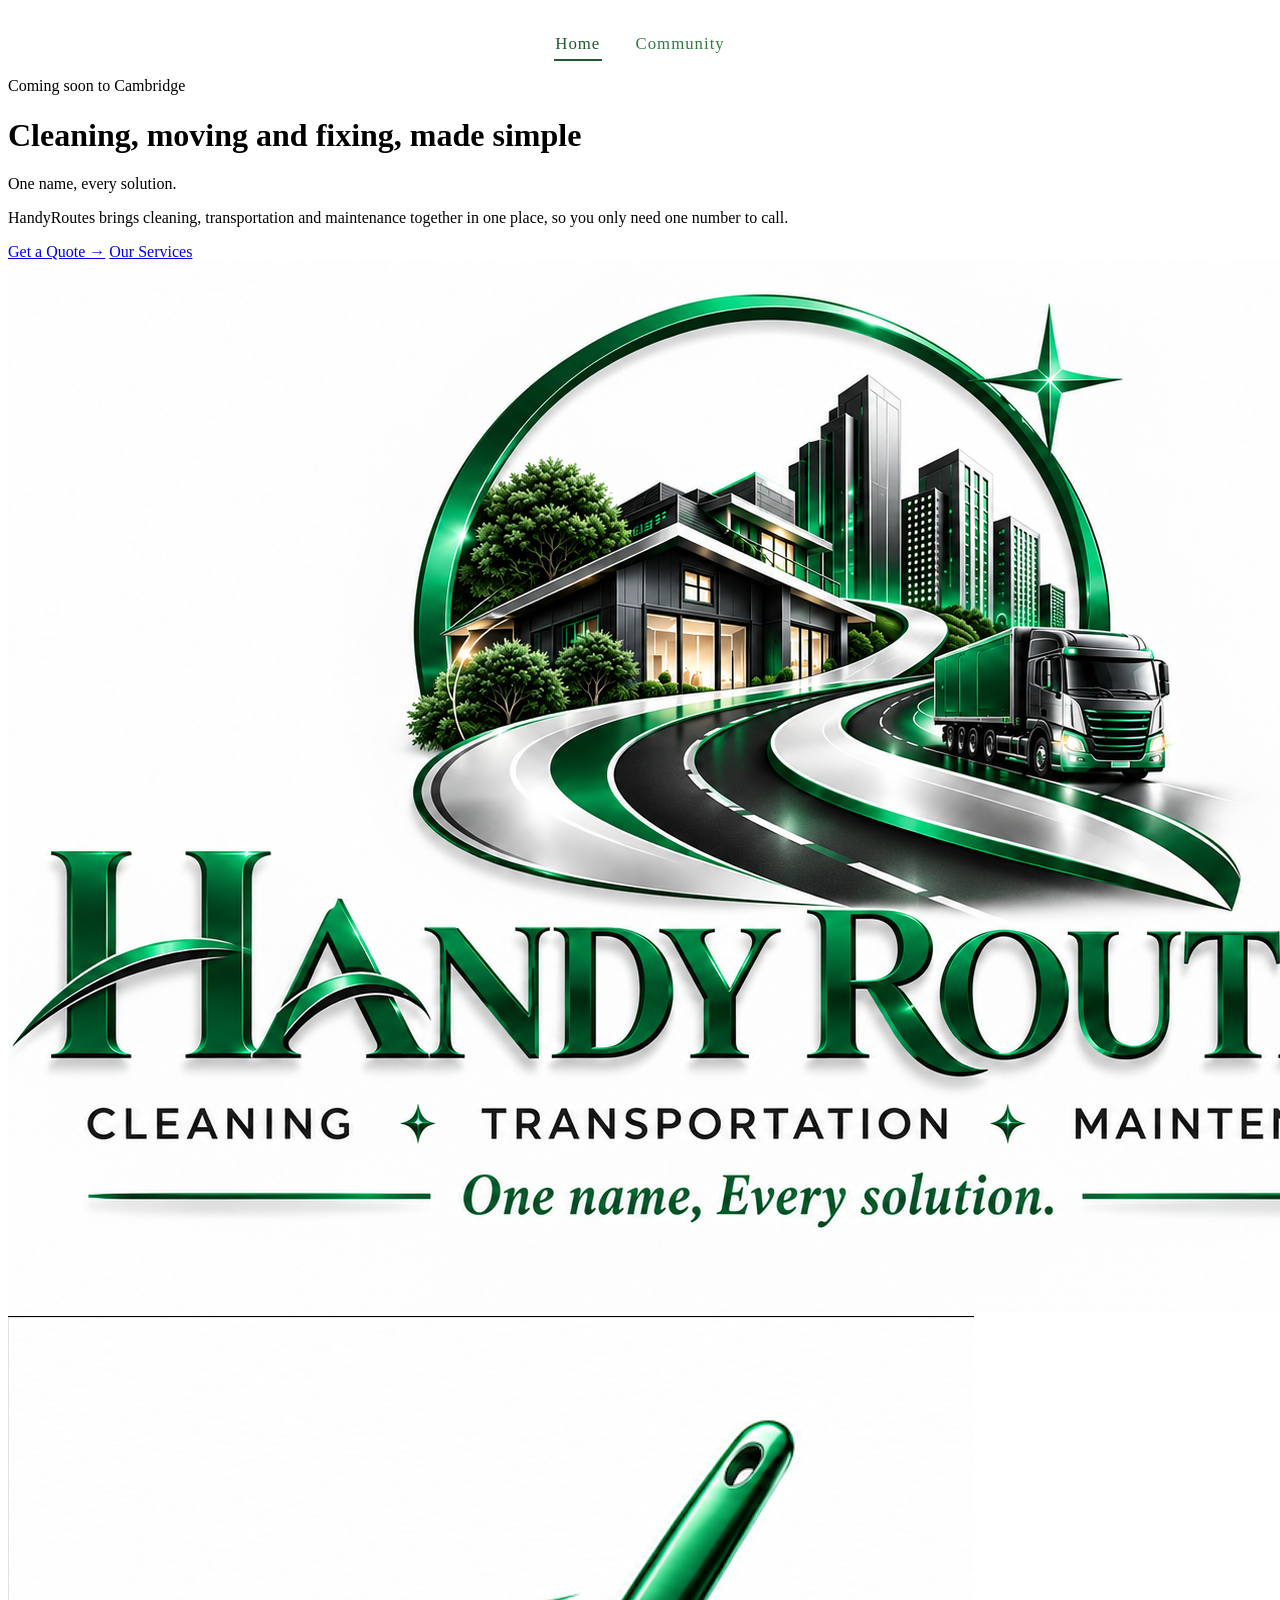
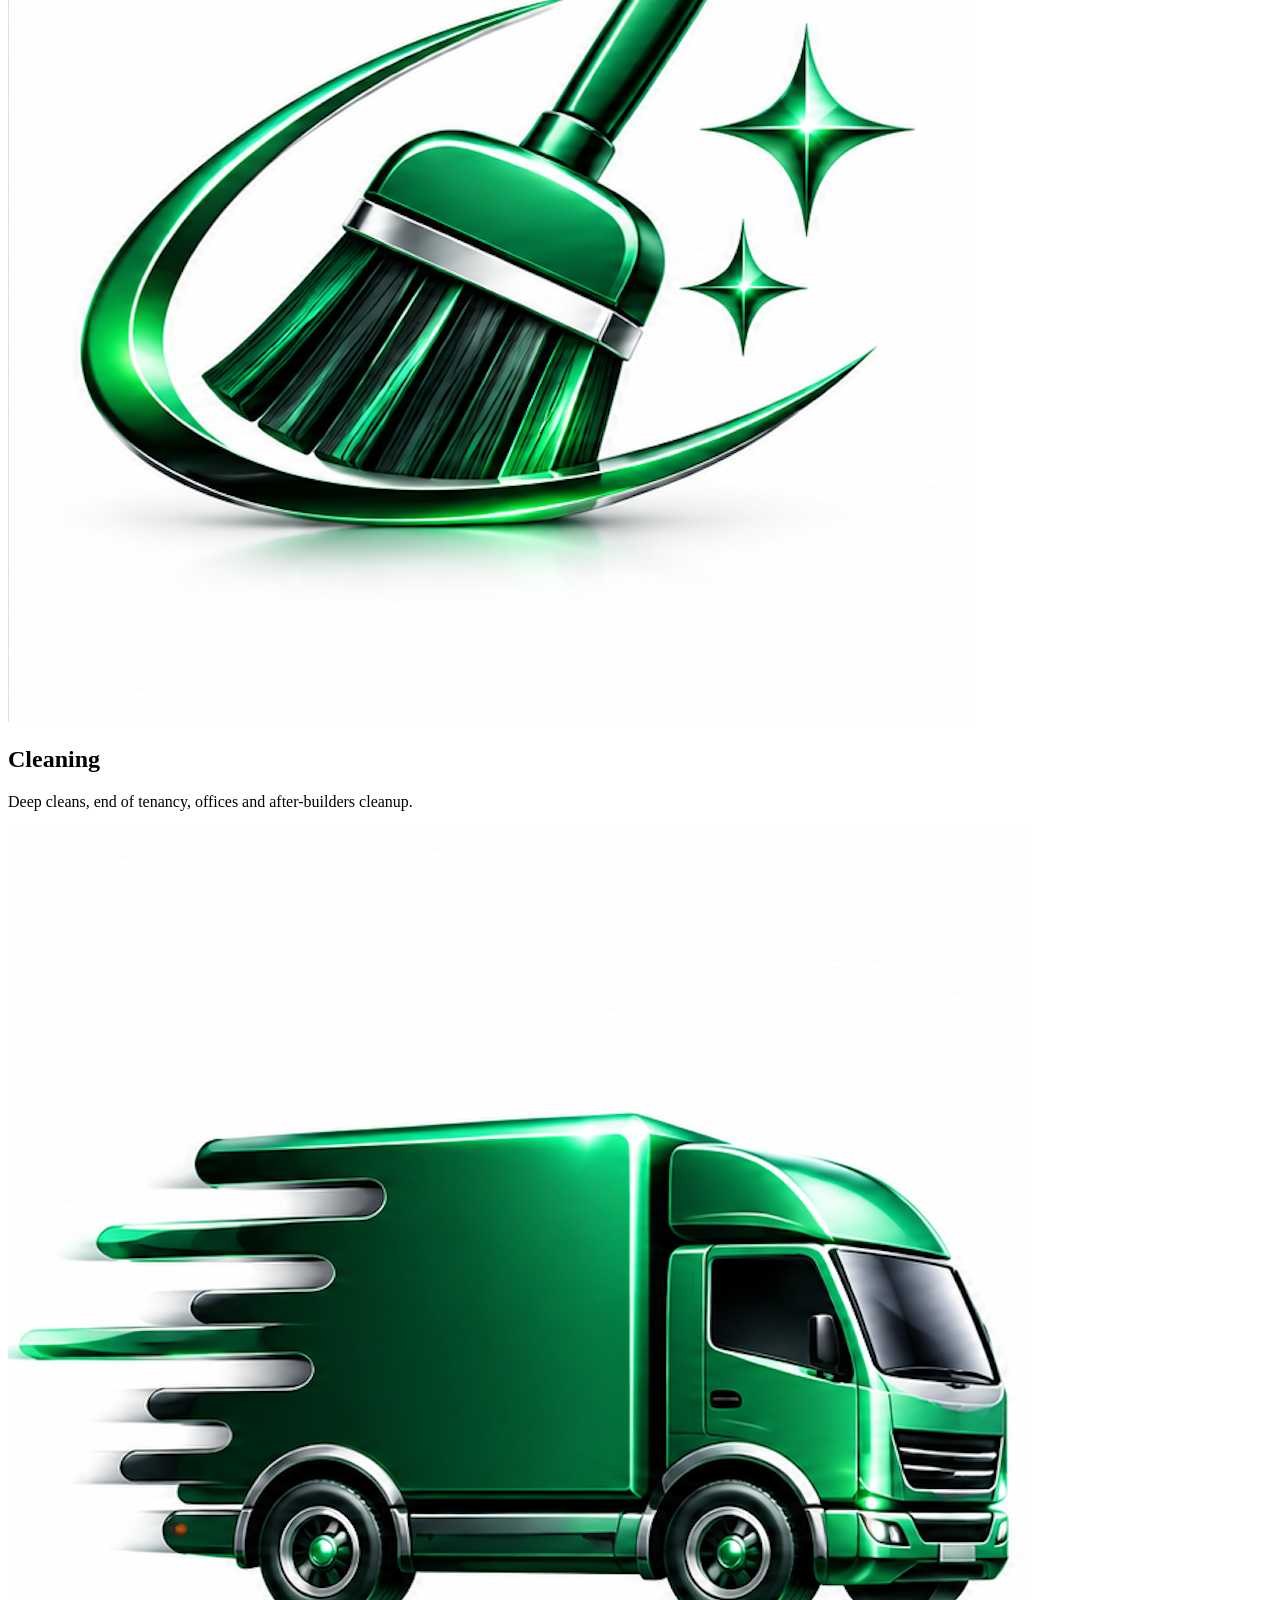
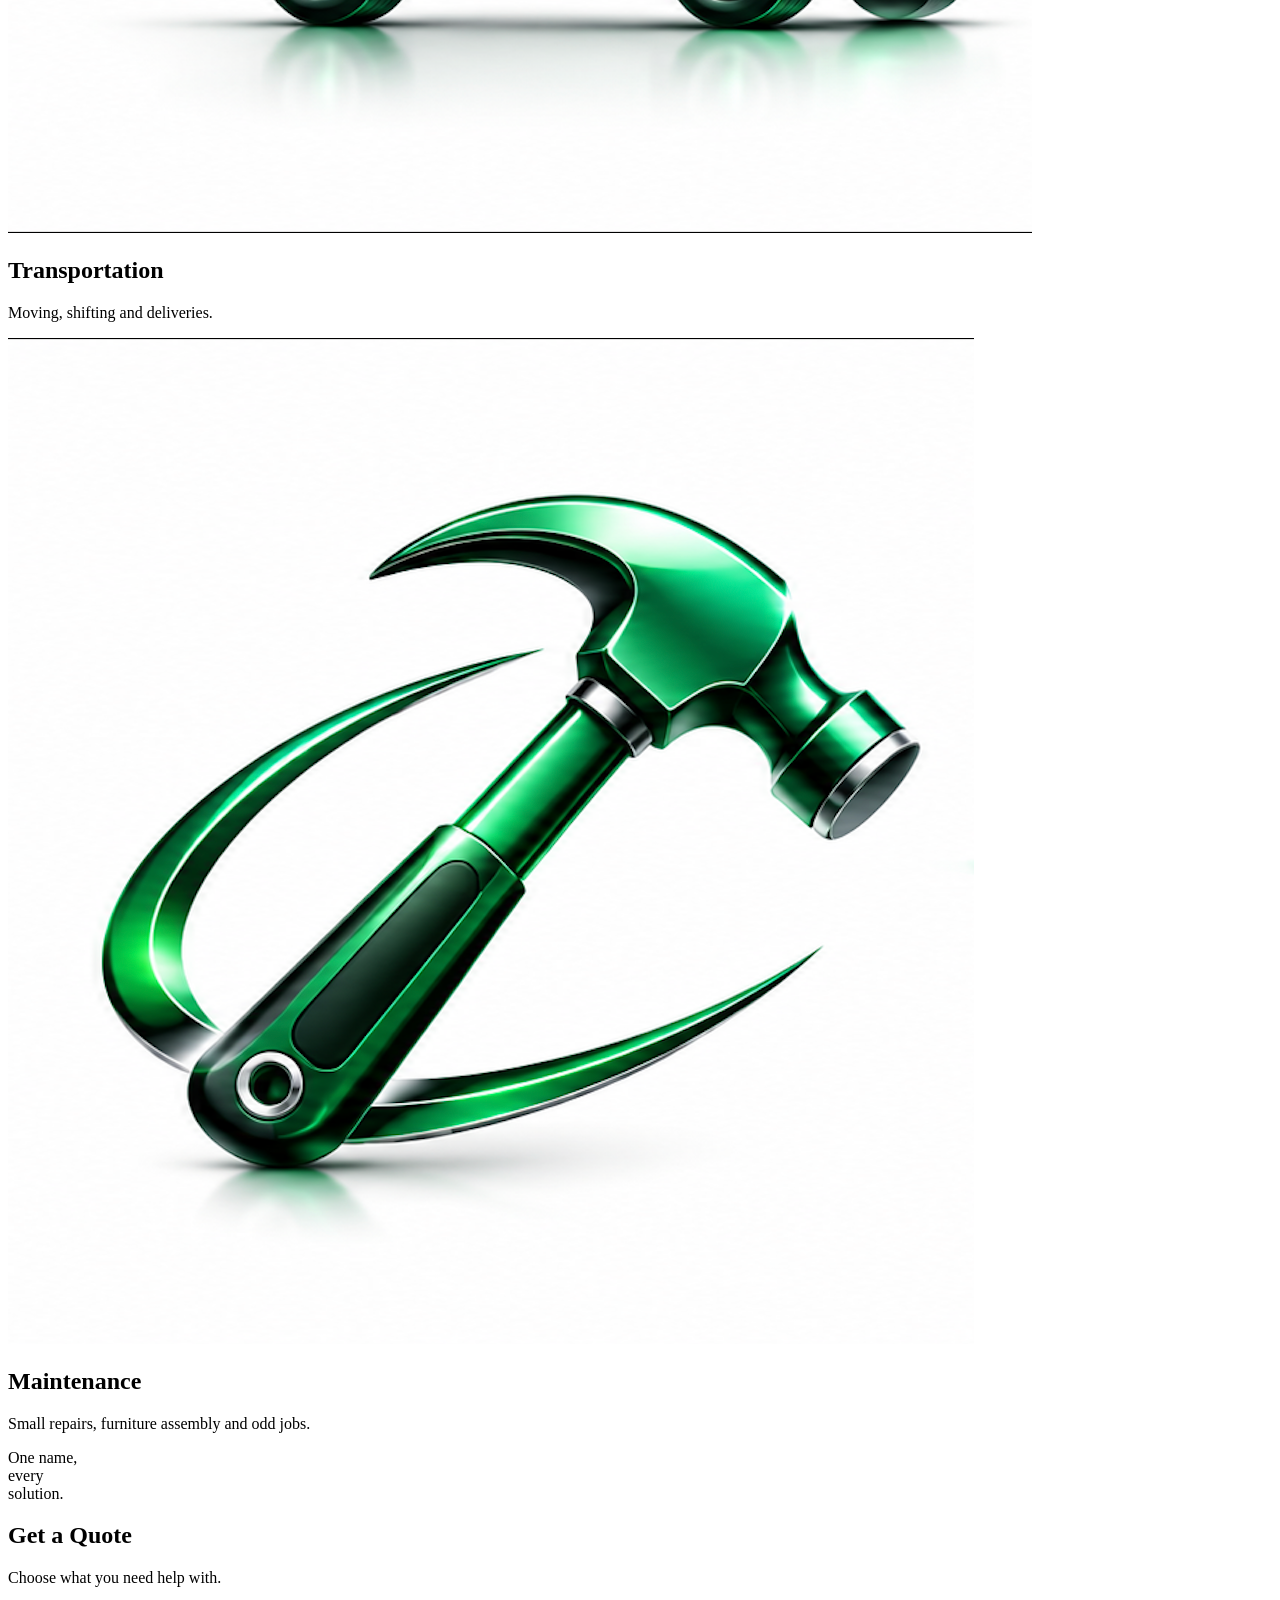
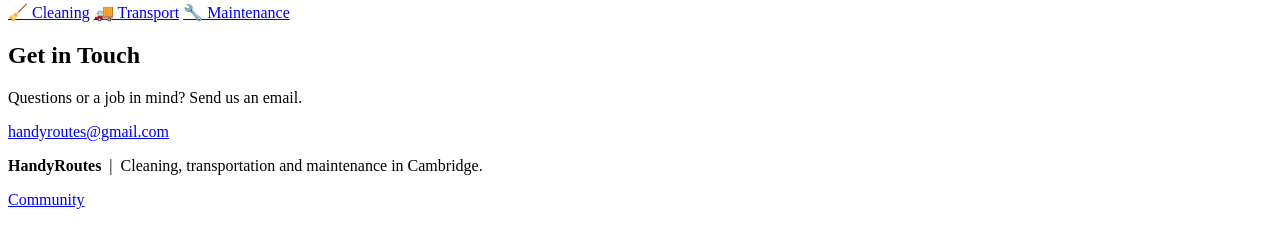
==== index.html @ f4b389c7 "Revamp index.html structure and content" ====
<!DOCTYPE html>
<html lang="en">
<head>
  <meta charset="UTF-8">
  <meta name="viewport" content="width=device-width, initial-scale=1.0">
  <title>HandyRoutes | Cleaning, Transportation and Maintenance in Cambridge</title>
  <meta name="description" content="HandyRoutes offers cleaning, transportation and maintenance in Cambridge. One name, every solution. Coming soon.">
  <meta name="theme-color" content="#2e7d3f">
  <link rel="stylesheet" href="nav.css">
  <link rel="stylesheet" href="home.css">
</head>
<body class="home">

  <nav class="nav" aria-label="Main">
    <a href="index.html" aria-current="page">Home</a>
    <a href="community.html">Community</a>
  </nav>

  <main class="wrap">

    <!-- Hero -->
    <header class="hero">
      <div class="hero-text">
        <p class="status">Coming soon to Cambridge</p>
        <h1>Cleaning, moving <span>and fixing, made simple</span></h1>
        <p class="tagline">One name, every solution.</p>
        <p class="lead">
          HandyRoutes brings cleaning, transportation and maintenance together in one place, so you only need one number to call.
        </p>
        <div class="btn-row">
          <a class="btn btn-solid" href="mailto:handyroutes@gmail.com?subject=Quote%20request">Get a Quote &rarr;</a>
          <a class="btn btn-outline" href="#services">Our Services</a>
        </div>
      </div>

      <div class="logo-card">
        <img class="logo" src="images/logo.jpg" alt="HandyRoutes. Cleaning, transportation, maintenance. One name, every solution.">
      </div>
    </header>

    <!-- Services -->
    <section class="services" id="services" aria-label="Our services">
      <div class="card" style="--i:0">
        <img class="icon" src="images/icon-cleaning.jpg" alt="">
        <h2>Cleaning</h2>
        <p>Deep cleans, end of tenancy, offices and after-builders cleanup.</p>
      </div>
      <div class="card" style="--i:1">
        <img class="icon" src="images/icon-transport.jpg" alt="">
        <h2>Transportation</h2>
        <p>Moving, shifting and deliveries.</p>
      </div>
      <div class="card" style="--i:2">
        <img class="icon" src="images/icon-maintenance.jpg" alt="">
        <h2>Maintenance</h2>
        <p>Small repairs, furniture assembly and odd jobs.</p>
      </div>
    </section>

    <!-- Bottom row -->
    <section class="bottom">

      <div class="panel panel-quote">
        <p>One name,<br>every<br>solution.</p>
      </div>

      <div class="panel panel-quoteform">
        <h2>Get a Quote</h2>
        <p>Choose what you need help with.</p>
        <div class="pill-row">
          <a class="pill" href="mailto:handyroutes@gmail.com?subject=Cleaning%20quote">🧹 Cleaning</a>
          <a class="pill" href="mailto:handyroutes@gmail.com?subject=Transportation%20quote">🚚 Transport</a>
          <a class="pill" href="mailto:handyroutes@gmail.com?subject=Maintenance%20quote">🔧 Maintenance</a>
        </div>
      </div>

      <div class="panel panel-contact">
        <h2>Get in Touch</h2>
        <p>Questions or a job in mind? Send us an email.</p>
        <a class="btn btn-solid" href="mailto:handyroutes@gmail.com">handyroutes@gmail.com</a>
      </div>

    </section>
  </main>

  <footer class="footer">
    <p><strong>HandyRoutes</strong> &nbsp;|&nbsp; Cleaning, transportation and maintenance in Cambridge.</p>
    <p><a href="community.html">Community</a></p>
  </footer>

</body>
</html>
---- nav.css ----
.nav {
  position: relative;
  z-index: 2;
  display: flex;
  justify-content: center;
  gap: 2rem;
  padding: 1.25rem 1.5rem 0;
}

.nav a {
  color: #2e7d3f;
  text-decoration: none;
  font-size: 1.05rem;
  letter-spacing: 0.06em;
  padding: 0.35rem 0.1rem;
  border-bottom: 2px solid transparent;
  transition: border-color 0.3s ease, color 0.3s ease;
}

.nav a:hover,
.nav a[aria-current="page"] {
  color: #1e5a2d;
  border-bottom-color: #1e5a2d;
}

.nav a:focus-visible {
  outline: 2px solid #2e7d3f;
  outline-offset: 4px;
}

@media (max-width: 480px) {
  .nav { gap: 1.25rem; }
}
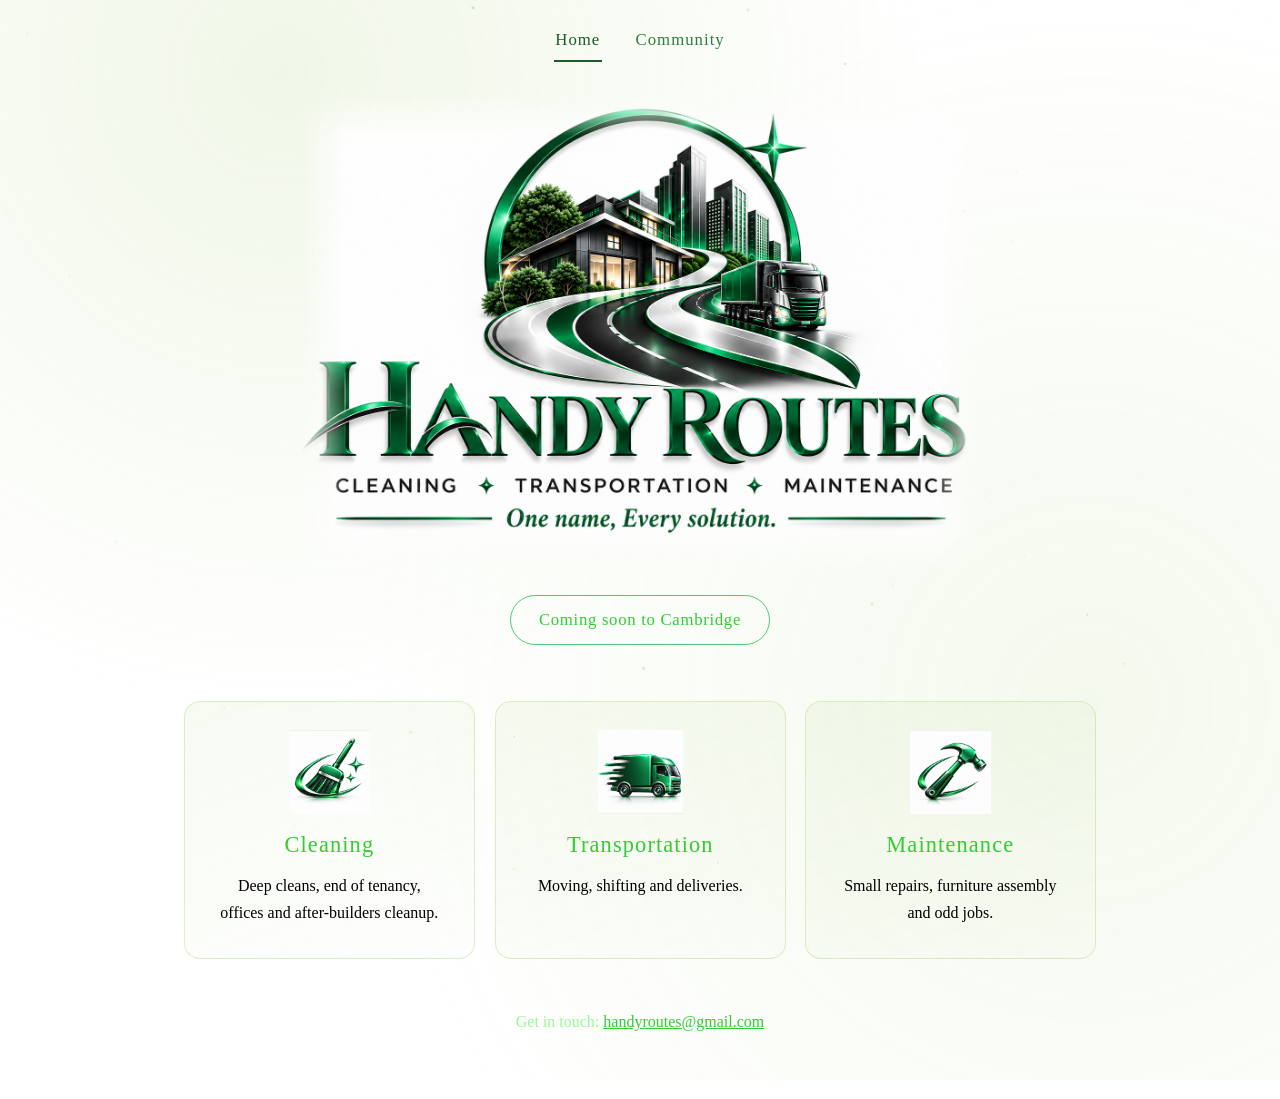
==== commit 0e312307: "Refactor index.html structure and layout Updated the structure of the index.html file by modifying t" ====
--- a/index.html
+++ b/index.html
@@ -6,87 +6,43 @@
   <title>HandyRoutes | Cleaning, Transportation and Maintenance in Cambridge</title>
   <meta name="description" content="HandyRoutes offers cleaning, transportation and maintenance in Cambridge. One name, every solution. Coming soon.">
   <meta name="theme-color" content="#2e7d3f">
+  <link rel="stylesheet" href="style.css">
   <link rel="stylesheet" href="nav.css">
-  <link rel="stylesheet" href="home.css">
 </head>
-<body class="home">
+<body>
+  <canvas id="dust" aria-hidden="true"></canvas>
+  <div class="glow" aria-hidden="true"></div>
 
   <nav class="nav" aria-label="Main">
     <a href="index.html" aria-current="page">Home</a>
     <a href="community.html">Community</a>
   </nav>
 
-  <main class="wrap">
+  <main class="page">
+    <img class="logo" src="images/logo.jpg" alt="HandyRoutes. Cleaning, transportation, maintenance. One name, every solution.">
 
-    <!-- Hero -->
-    <header class="hero">
-      <div class="hero-text">
-        <p class="status">Coming soon to Cambridge</p>
-        <h1>Cleaning, moving <span>and fixing, made simple</span></h1>
-        <p class="tagline">One name, every solution.</p>
-        <p class="lead">
-          HandyRoutes brings cleaning, transportation and maintenance together in one place, so you only need one number to call.
-        </p>
-        <div class="btn-row">
-          <a class="btn btn-solid" href="mailto:handyroutes@gmail.com?subject=Quote%20request">Get a Quote &rarr;</a>
-          <a class="btn btn-outline" href="#services">Our Services</a>
-        </div>
-      </div>
+    <p class="status">Coming soon to Cambridge</p>
 
-      <div class="logo-card">
-        <img class="logo" src="images/logo.jpg" alt="HandyRoutes. Cleaning, transportation, maintenance. One name, every solution.">
-      </div>
-    </header>
-
-    <!-- Services -->
-    <section class="services" id="services" aria-label="Our services">
-      <div class="card" style="--i:0">
-        <img class="icon" src="images/icon-cleaning.jpg" alt="">
+    <section class="services" aria-label="Our services">
+      <div class="card">
+        <img src="images/icon-cleaning.jpg" alt="">
         <h2>Cleaning</h2>
         <p>Deep cleans, end of tenancy, offices and after-builders cleanup.</p>
       </div>
-      <div class="card" style="--i:1">
-        <img class="icon" src="images/icon-transport.jpg" alt="">
+      <div class="card">
+        <img src="images/icon-transport.jpg" alt="">
         <h2>Transportation</h2>
         <p>Moving, shifting and deliveries.</p>
       </div>
-      <div class="card" style="--i:2">
-        <img class="icon" src="images/icon-maintenance.jpg" alt="">
+      <div class="card">
+        <img src="images/icon-maintenance.jpg" alt="">
         <h2>Maintenance</h2>
         <p>Small repairs, furniture assembly and odd jobs.</p>
       </div>
     </section>
 
-    <!-- Bottom row -->
-    <section class="bottom">
-
-      <div class="panel panel-quote">
-        <p>One name,<br>every<br>solution.</p>
-      </div>
-
-      <div class="panel panel-quoteform">
-        <h2>Get a Quote</h2>
-        <p>Choose what you need help with.</p>
-        <div class="pill-row">
-          <a class="pill" href="mailto:handyroutes@gmail.com?subject=Cleaning%20quote">🧹 Cleaning</a>
-          <a class="pill" href="mailto:handyroutes@gmail.com?subject=Transportation%20quote">🚚 Transport</a>
-          <a class="pill" href="mailto:handyroutes@gmail.com?subject=Maintenance%20quote">🔧 Maintenance</a>
-        </div>
-      </div>
-
-      <div class="panel panel-contact">
-        <h2>Get in Touch</h2>
-        <p>Questions or a job in mind? Send us an email.</p>
-        <a class="btn btn-solid" href="mailto:handyroutes@gmail.com">handyroutes@gmail.com</a>
-      </div>
-
-    </section>
+    <p class="contact">Get in touch: <a href="mailto:handyroutes@gmail.com">handyroutes@gmail.com</a></p>
   </main>
-
-  <footer class="footer">
-    <p><strong>HandyRoutes</strong> &nbsp;|&nbsp; Cleaning, transportation and maintenance in Cambridge.</p>
-    <p><a href="community.html">Community</a></p>
-  </footer>
-
+  <script src="script.js"></script>
 </body>
 </html>
--- a/style.css
+++ b/style.css
@@ -0,0 +1,212 @@
+:root {
+  --white: #FFFFFF;
+  --black:#000000;
+  --emerald-green: #50C878;
+  --green-light: #32CD32;
+  --mint-green: #98FF98;
+  --pale-green: #98FB98;
+}
+
+* {
+  box-sizing: border-box;
+  margin: 0;
+  padding: 0;
+}
+
+html {
+  background: var(--white);
+}
+
+body {
+  font-family: Georgia, "Times New Roman", serif;
+  background: var(--white);
+  color: var(--mint-green);
+  line-height: 1.7;
+  overflow-x: hidden;
+}
+
+/* Background layers */
+#dust {
+  position: fixed;
+  inset: 0;
+  width: 100%;
+  height: 100%;
+  z-index: 0;
+  pointer-events: none;
+}
+
+.glow {
+  position: fixed;
+  inset: -20%;
+  z-index: 0;
+  pointer-events: none;
+  background:
+    radial-gradient(circle at 30% 20%, rgba(152, 201, 90, 0.14), transparent 40%),
+    radial-gradient(circle at 75% 70%, rgba(152, 201, 90, 0.10), transparent 45%);
+  animation: drift 24s ease-in-out infinite alternate;
+}
+
+@keyframes drift {
+  to { transform: translate3d(4%, 3%, 0) scale(1.08); }
+}
+
+.page {
+  position: relative;
+  z-index: 1;
+  max-width: 960px;
+  margin: 0 auto;
+  padding: 2rem 1.5rem 4rem;
+  text-align: center;
+}
+
+/* Logo: edges fade out so the image blends into the page */
+.logo {
+  display: block;
+  width: 100%;
+  max-width: 680px;
+  height: auto;
+  margin: 0 auto;
+  mix-blend-mode: screen;
+  -webkit-mask-image:
+    linear-gradient(to right, transparent, #000 7%, #000 93%, transparent),
+    linear-gradient(to bottom, transparent, #000 9%, #000 91%, transparent);
+  -webkit-mask-composite: source-in;
+  mask-image:
+    linear-gradient(to right, transparent, #000 7%, #000 93%, transparent),
+    linear-gradient(to bottom, transparent, #000 9%, #000 91%, transparent);
+  mask-composite: intersect;
+  animation: breathe 7s ease-in-out infinite alternate;
+}
+
+@keyframes breathe {
+  from { filter: brightness(1); }
+  to { filter: brightness(1.2); }
+}
+
+.status {
+  display: inline-block;
+  margin-top: 1.5rem;
+  padding: 0.6rem 1.75rem;
+  border: 1px solid var(--emerald-green);
+  border-radius: 999px;
+  color: var(--green-light);
+  font-size: 1.05rem;
+  letter-spacing: 0.04em;
+  animation: pulse 3.5s ease-in-out infinite;
+}
+
+@keyframes pulse {
+  0%, 100% { box-shadow: 0 0 0 rgba(151, 201, 90, 0); }
+  50% { box-shadow: 0 0 22px rgba(152, 201, 90, 0.35); }
+}
+
+/* Service tiles */
+.services {
+  display: grid;
+  grid-template-columns: repeat(auto-fit, minmax(240px, 1fr));
+  gap: 1.25rem;
+  margin-top: 3.5rem;
+}
+
+.card {
+  position: relative;
+  padding: 1.75rem 1.5rem 2rem;
+  border: 1px solid rgba(152, 201, 90, 0.3);
+  border-radius: 16px;
+  background: linear-gradient(160deg, rgba(152, 201, 90, 0.08), rgba(152, 201, 90, 0.01));
+  overflow: hidden;
+  will-change: transform;
+  transition: transform 0.35s ease, border-color 0.35s ease, box-shadow 0.35s ease;
+}
+
+/* Soft spotlight that follows the cursor */
+.card::before {
+  content: "";
+  position: absolute;
+  inset: 0;
+  background: radial-gradient(260px circle at var(--mx, 50%) var(--my, 0%), rgba(80, 200, 120, 0.2), transparent 70%);
+  opacity: 0;
+  transition: opacity 0.35s ease;
+  pointer-events: none;
+}
+
+.card:hover {
+  border-color: rgba(80, 200, 120, 0.75);
+  box-shadow: 0 18px 40px rgba(0, 0, 0, 0.6), 0 0 28px rgba(280, 200, 120, 0.18);
+}
+
+.card:hover::before {
+  opacity: 1;
+}
+
+.card img {
+  display: block;
+  height: 84px;
+  width: auto;
+  margin: 0 auto 0.75rem;
+  mix-blend-mode: screen;
+  transition: transform 0.4s ease;
+}
+
+.card:hover img {
+  transform: translateY(-4px) scale(1.08);
+}
+
+.card h2 {
+  position: relative;
+  color: var(--green-light);
+  font-size: 1.4rem;
+  font-weight: normal;
+  letter-spacing: 0.05em;
+  margin-bottom: 0.5rem;
+}
+
+.card p {
+  position: relative;
+  color: var(--black);
+  max-width: 28ch;
+  margin: 0 auto;
+}
+
+/* Entrance: tiles rise one after another (only when JavaScript is running) */
+.js .card:not(.in) {
+  opacity: 0;
+}
+
+.card.in {
+  animation: rise 0.9s cubic-bezier(0.2, 0.7, 0.2, 1) both;
+  animation-delay: calc(var(--i, 0) * 160ms);
+}
+
+@keyframes rise {
+  from { opacity: 0; translate: 0 36px; }
+  to { opacity: 1; translate: 0 0; }
+}
+
+.contact {
+  margin-top: 3rem;
+  color: var(--pale-green);
+}
+
+a {
+  color: var(--green-light);
+}
+
+a:focus-visible {
+  outline: 2px solid var(--emerald-green);
+  outline-offset: 3px;
+}
+
+@media (prefers-reduced-motion: reduce) {
+  .glow,
+  .logo,
+  .status {
+    animation: none;
+  }
+  .js .card:not(.in) {
+    opacity: 1;
+  }
+  .card.in {
+    animation: none;
+  }
+}
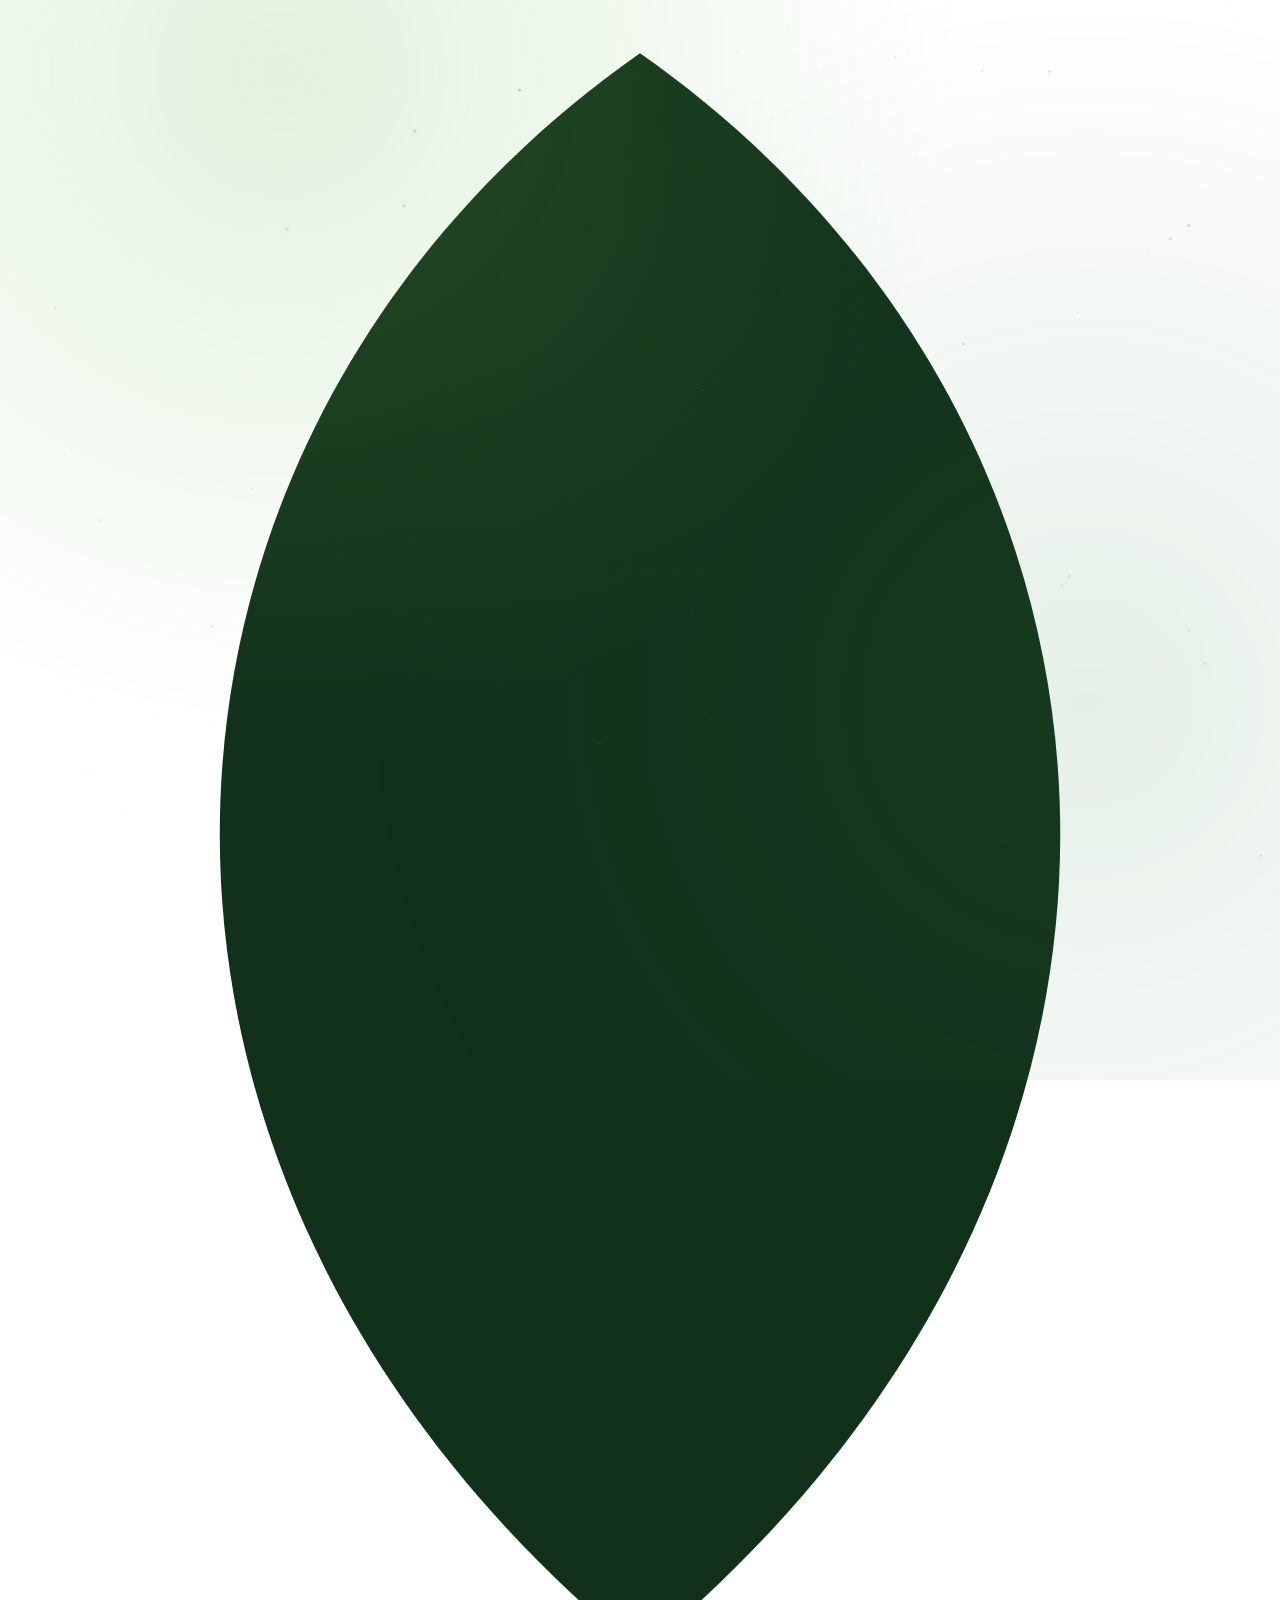
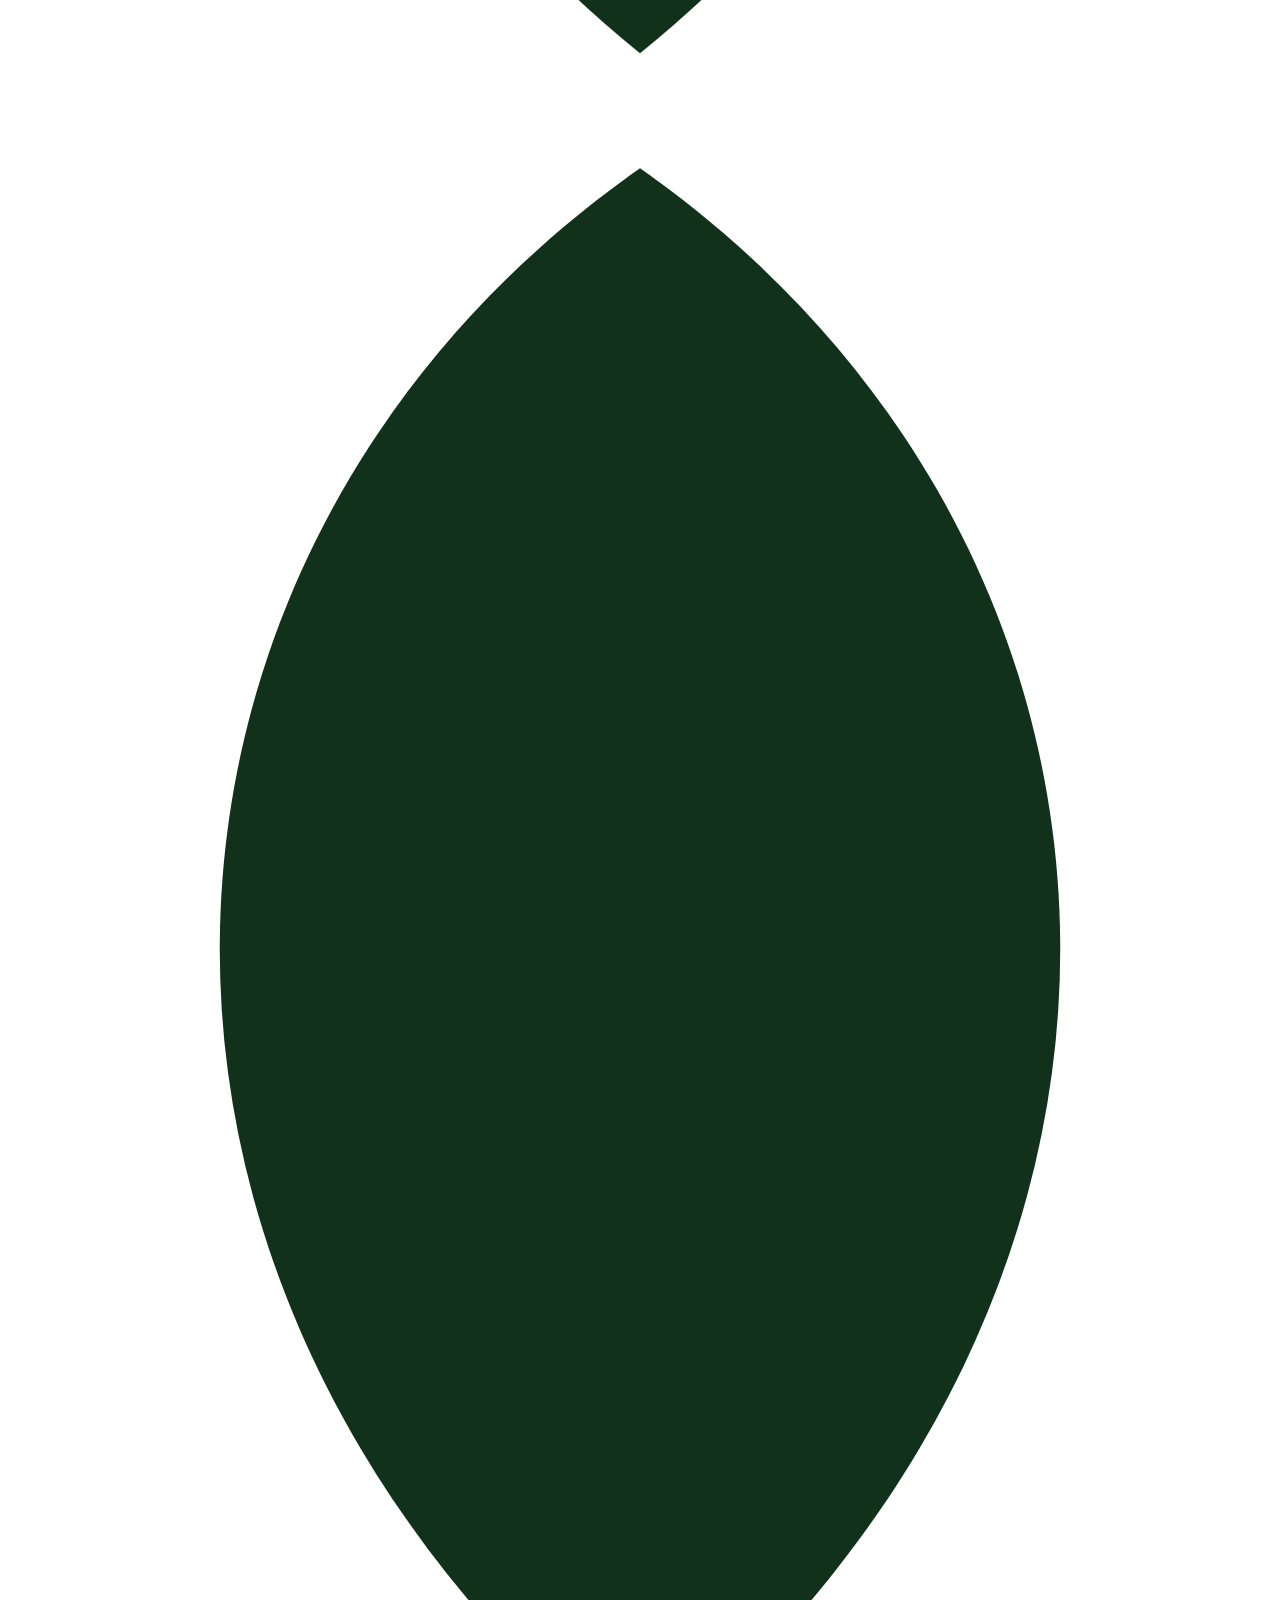
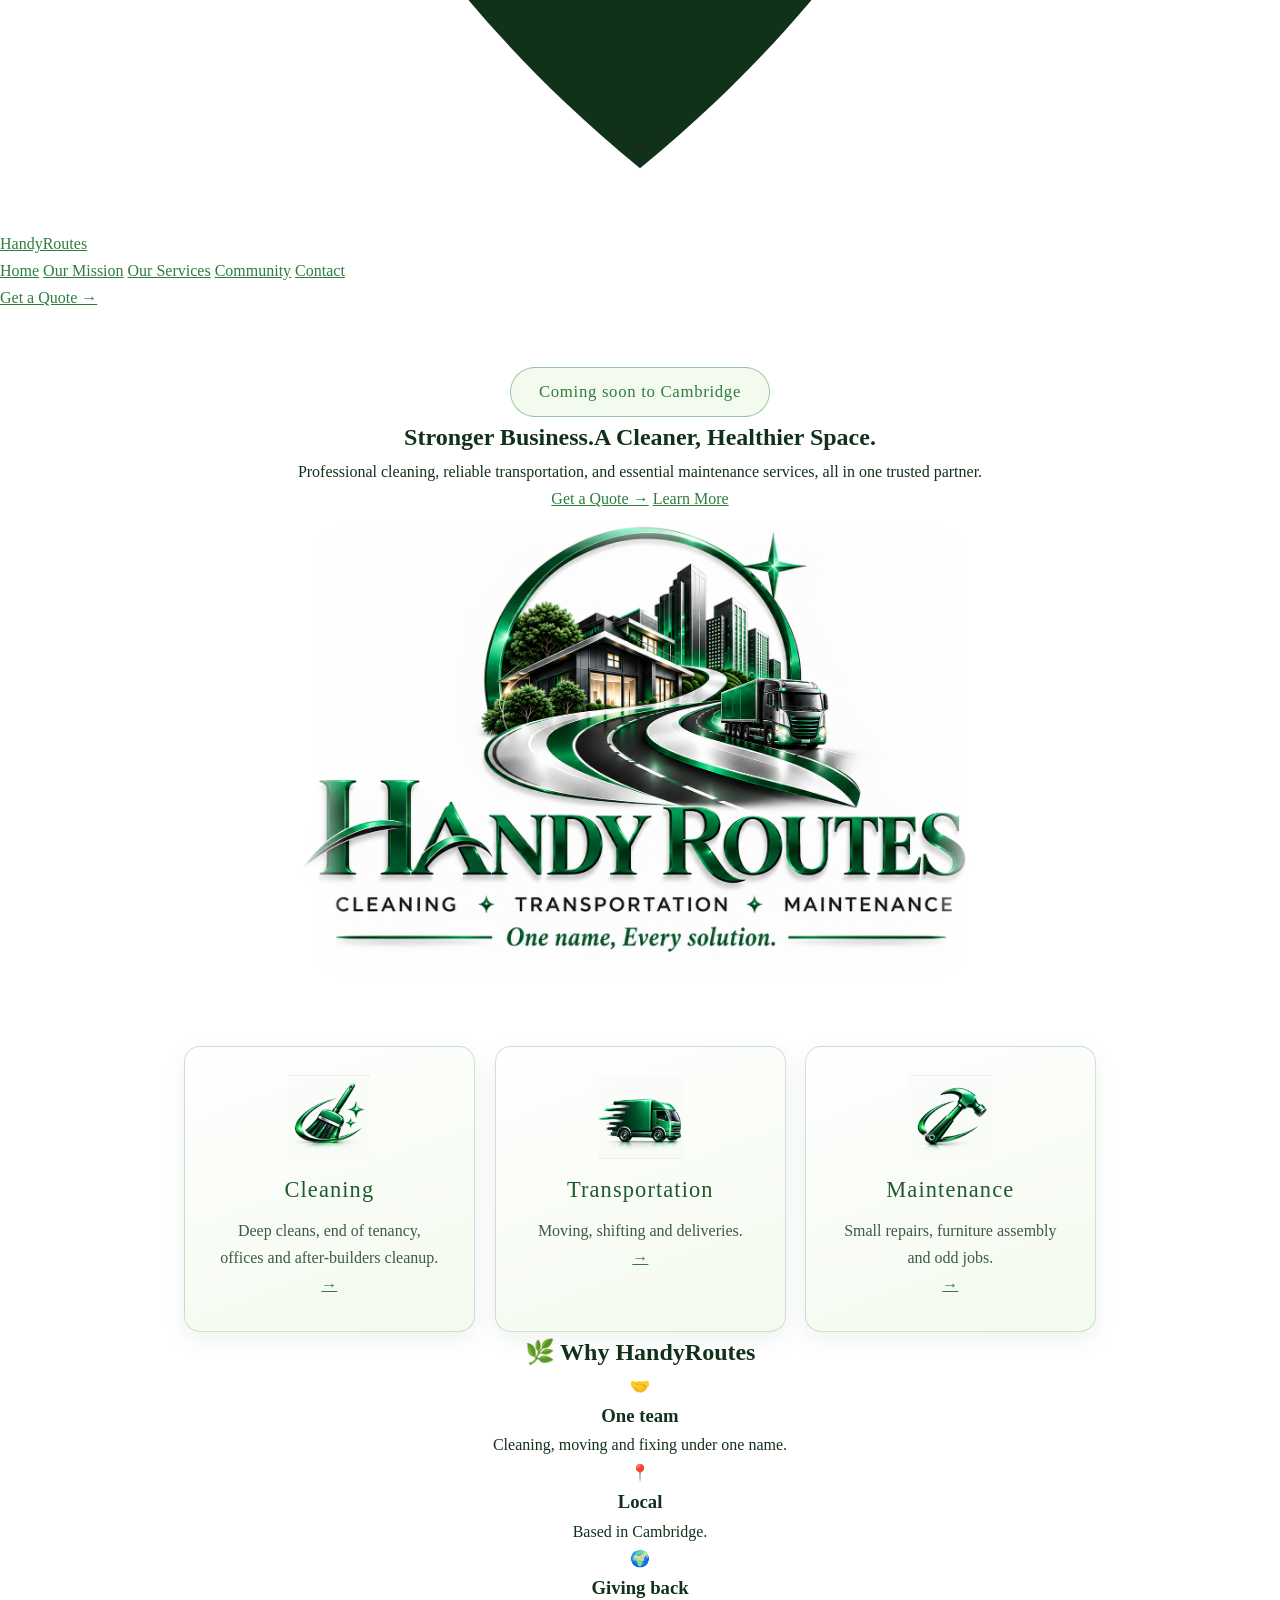
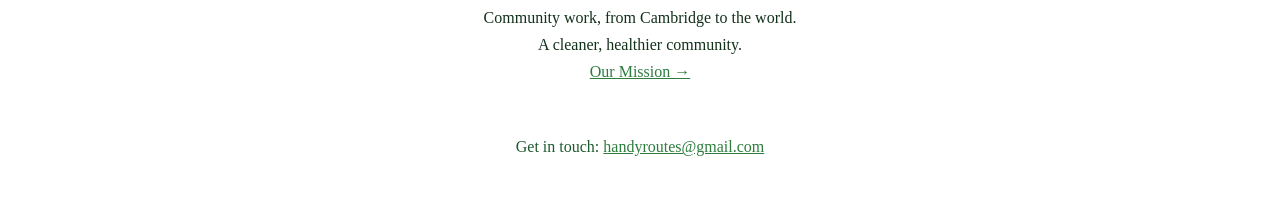
==== commit 1e7a0209: "Refactor index.html structure and content" ====
--- a/index.html
+++ b/index.html
@@ -7,41 +7,109 @@
   <meta name="description" content="HandyRoutes offers cleaning, transportation and maintenance in Cambridge. One name, every solution. Coming soon.">
   <meta name="theme-color" content="#2e7d3f">
   <link rel="stylesheet" href="style.css">
-  <link rel="stylesheet" href="nav.css">
 </head>
 <body>
   <canvas id="dust" aria-hidden="true"></canvas>
   <div class="glow" aria-hidden="true"></div>
 
-  <nav class="nav" aria-label="Main">
-    <a href="index.html" aria-current="page">Home</a>
-    <a href="community.html">Community</a>
-  </nav>
+  <!-- Decorative leaves -->
+  <svg class="leaf leaf-a" viewBox="0 0 120 160" aria-hidden="true">
+    <path d="M60 155 C5 110 10 40 60 5 C110 40 115 110 60 155Z" fill="currentColor"/>
+  </svg>
+  <svg class="leaf leaf-b" viewBox="0 0 120 160" aria-hidden="true">
+    <path d="M60 155 C5 110 10 40 60 5 C110 40 115 110 60 155Z" fill="currentColor"/>
+  </svg>
+
+  <header class="topbar">
+    <a class="brand" href="index.html">HandyRoutes</a>
+    <nav class="links" aria-label="Main">
+      <a href="index.html" aria-current="page">Home</a>
+      <a href="#mission">Our Mission</a>
+      <a href="#services">Our Services</a>
+      <a href="community.html">Community</a>
+      <a href="#contact">Contact</a>
+    </nav>
+    <a class="btn btn-solid btn-small" href="mailto:handyroutes@gmail.com?subject=Quote%20request">Get a Quote &rarr;</a>
+  </header>
 
   <main class="page">
-    <img class="logo" src="images/logo.jpg" alt="HandyRoutes. Cleaning, transportation, maintenance. One name, every solution.">
 
-    <p class="status">Coming soon to Cambridge</p>
+    <!-- Hero -->
+    <section class="hero">
+      <div class="hero-text">
+        <p class="status">Coming soon to Cambridge</p>
+        <h1>Stronger Business.<span>A Cleaner, Healthier Space.</span></h1>
+        <p class="lead">
+          Professional cleaning, reliable transportation, and essential maintenance services, all in one trusted partner.
+        </p>
+        <div class="btn-row">
+          <a class="btn btn-solid" href="mailto:handyroutes@gmail.com?subject=Quote%20request">Get a Quote &rarr;</a>
+          <a class="btn btn-outline" href="#services">Learn More</a>
+        </div>
+      </div>
 
-    <section class="services" aria-label="Our services">
+      <!-- To use a photo instead of the logo, replace the <img> below with:
+           <img class="photo" src="images/hero.jpg" alt="Describe the photo"> -->
+      <div class="hero-visual">
+        <img class="logo" src="images/logo.jpg" alt="HandyRoutes. Cleaning, transportation, maintenance. One name, every solution.">
+      </div>
+    </section>
+
+    <!-- Services -->
+    <section class="services" id="services" aria-label="Our services">
       <div class="card">
         <img src="images/icon-cleaning.jpg" alt="">
-        <h2>Cleaning</h2>
-        <p>Deep cleans, end of tenancy, offices and after-builders cleanup.</p>
+        <div>
+          <h2>Cleaning</h2>
+          <p>Deep cleans, end of tenancy, offices and after-builders cleanup.</p>
+        </div>
+        <a class="go" href="mailto:handyroutes@gmail.com?subject=Cleaning%20quote" aria-label="Get a cleaning quote">&rarr;</a>
       </div>
       <div class="card">
         <img src="images/icon-transport.jpg" alt="">
-        <h2>Transportation</h2>
-        <p>Moving, shifting and deliveries.</p>
+        <div>
+          <h2>Transportation</h2>
+          <p>Moving, shifting and deliveries.</p>
+        </div>
+        <a class="go" href="mailto:handyroutes@gmail.com?subject=Transportation%20quote" aria-label="Get a transportation quote">&rarr;</a>
       </div>
       <div class="card">
         <img src="images/icon-maintenance.jpg" alt="">
-        <h2>Maintenance</h2>
-        <p>Small repairs, furniture assembly and odd jobs.</p>
+        <div>
+          <h2>Maintenance</h2>
+          <p>Small repairs, furniture assembly and odd jobs.</p>
+        </div>
+        <a class="go" href="mailto:handyroutes@gmail.com?subject=Maintenance%20quote" aria-label="Get a maintenance quote">&rarr;</a>
       </div>
     </section>
 
-    <p class="contact">Get in touch: <a href="mailto:handyroutes@gmail.com">handyroutes@gmail.com</a></p>
+    <!-- Mission -->
+    <section class="why" id="mission" aria-label="Our mission">
+      <h2 class="why-title">🌿 Why HandyRoutes</h2>
+      <div class="why-grid">
+        <div class="why-item">
+          <span class="why-icon" aria-hidden="true">🤝</span>
+          <h3>One team</h3>
+          <p>Cleaning, moving and fixing under one name.</p>
+        </div>
+        <div class="why-item">
+          <span class="why-icon" aria-hidden="true">📍</span>
+          <h3>Local</h3>
+          <p>Based in Cambridge.</p>
+        </div>
+        <div class="why-item">
+          <span class="why-icon" aria-hidden="true">🌍</span>
+          <h3>Giving back</h3>
+          <p>Community work, from Cambridge to the world.</p>
+        </div>
+        <div class="why-cta">
+          <p class="why-line">A cleaner, healthier community.</p>
+          <a class="btn btn-solid" href="community.html">Our Mission &rarr;</a>
+        </div>
+      </div>
+    </section>
+
+    <p class="contact" id="contact">Get in touch: <a href="mailto:handyroutes@gmail.com">handyroutes@gmail.com</a></p>
   </main>
   <script src="script.js"></script>
 </body>
--- a/style.css
+++ b/style.css
@@ -1,10 +1,11 @@
 :root {
   --white: #FFFFFF;
-  --black:#000000;
-  --emerald-green: #50C878;
-  --green-light: #32CD32;
-  --mint-green: #98FF98;
-  --pale-green: #98FB98;
+  --forest: #1e5a2d;
+  --green: #2e7d3f;
+  --leaf: #6fbf5a;
+  --mist: #f3faee;
+  --ink: #12311b;
+  --soft: #3d5a45;
 }
 
 * {
@@ -20,7 +21,7 @@
 body {
   font-family: Georgia, "Times New Roman", serif;
   background: var(--white);
-  color: var(--mint-green);
+  color: var(--ink);
   line-height: 1.7;
   overflow-x: hidden;
 }
@@ -41,8 +42,8 @@
   z-index: 0;
   pointer-events: none;
   background:
-    radial-gradient(circle at 30% 20%, rgba(152, 201, 90, 0.14), transparent 40%),
-    radial-gradient(circle at 75% 70%, rgba(152, 201, 90, 0.10), transparent 45%);
+    radial-gradient(circle at 30% 20%, rgba(111, 191, 90, 0.20), transparent 42%),
+    radial-gradient(circle at 75% 70%, rgba(46, 125, 63, 0.12), transparent 45%);
   animation: drift 24s ease-in-out infinite alternate;
 }
 
@@ -59,14 +60,14 @@
   text-align: center;
 }
 
-/* Logo: edges fade out so the image blends into the page */
+/* Logo: white areas of the image blend into the page, edges fade out */
 .logo {
   display: block;
   width: 100%;
   max-width: 680px;
   height: auto;
   margin: 0 auto;
-  mix-blend-mode: screen;
+  mix-blend-mode: multiply;
   -webkit-mask-image:
     linear-gradient(to right, transparent, #000 7%, #000 93%, transparent),
     linear-gradient(to bottom, transparent, #000 9%, #000 91%, transparent);
@@ -75,29 +76,24 @@
     linear-gradient(to right, transparent, #000 7%, #000 93%, transparent),
     linear-gradient(to bottom, transparent, #000 9%, #000 91%, transparent);
   mask-composite: intersect;
-  animation: breathe 7s ease-in-out infinite alternate;
-}
-
-@keyframes breathe {
-  from { filter: brightness(1); }
-  to { filter: brightness(1.2); }
 }
 
 .status {
   display: inline-block;
   margin-top: 1.5rem;
   padding: 0.6rem 1.75rem;
-  border: 1px solid var(--emerald-green);
+  border: 1px solid rgba(46, 125, 63, 0.45);
   border-radius: 999px;
-  color: var(--green-light);
+  background: var(--mist);
+  color: var(--green);
   font-size: 1.05rem;
   letter-spacing: 0.04em;
   animation: pulse 3.5s ease-in-out infinite;
 }
 
 @keyframes pulse {
-  0%, 100% { box-shadow: 0 0 0 rgba(151, 201, 90, 0); }
-  50% { box-shadow: 0 0 22px rgba(152, 201, 90, 0.35); }
+  0%, 100% { box-shadow: 0 0 0 rgba(46, 125, 63, 0); }
+  50% { box-shadow: 0 0 22px rgba(111, 191, 90, 0.45); }
 }
 
 /* Service tiles */
@@ -111,9 +107,10 @@
 .card {
   position: relative;
   padding: 1.75rem 1.5rem 2rem;
-  border: 1px solid rgba(152, 201, 90, 0.3);
+  border: 1px solid rgba(46, 125, 63, 0.22);
   border-radius: 16px;
-  background: linear-gradient(160deg, rgba(152, 201, 90, 0.08), rgba(152, 201, 90, 0.01));
+  background: linear-gradient(160deg, #ffffff, var(--mist));
+  box-shadow: 0 8px 24px rgba(30, 90, 45, 0.07);
   overflow: hidden;
   will-change: transform;
   transition: transform 0.35s ease, border-color 0.35s ease, box-shadow 0.35s ease;
@@ -124,15 +121,15 @@
   content: "";
   position: absolute;
   inset: 0;
-  background: radial-gradient(260px circle at var(--mx, 50%) var(--my, 0%), rgba(80, 200, 120, 0.2), transparent 70%);
+  background: radial-gradient(260px circle at var(--mx, 50%) var(--my, 0%), rgba(111, 191, 90, 0.22), transparent 70%);
   opacity: 0;
   transition: opacity 0.35s ease;
   pointer-events: none;
 }
 
 .card:hover {
-  border-color: rgba(80, 200, 120, 0.75);
-  box-shadow: 0 18px 40px rgba(0, 0, 0, 0.6), 0 0 28px rgba(280, 200, 120, 0.18);
+  border-color: rgba(46, 125, 63, 0.6);
+  box-shadow: 0 18px 40px rgba(30, 90, 45, 0.18), 0 0 28px rgba(111, 191, 90, 0.2);
 }
 
 .card:hover::before {
@@ -144,7 +141,7 @@
   height: 84px;
   width: auto;
   margin: 0 auto 0.75rem;
-  mix-blend-mode: screen;
+  mix-blend-mode: multiply;
   transition: transform 0.4s ease;
 }
 
@@ -154,7 +151,7 @@
 
 .card h2 {
   position: relative;
-  color: var(--green-light);
+  color: var(--forest);
   font-size: 1.4rem;
   font-weight: normal;
   letter-spacing: 0.05em;
@@ -163,7 +160,7 @@
 
 .card p {
   position: relative;
-  color: var(--black);
+  color: var(--soft);
   max-width: 28ch;
   margin: 0 auto;
 }
@@ -185,21 +182,20 @@
 
 .contact {
   margin-top: 3rem;
-  color: var(--pale-green);
+  color: var(--forest);
 }
 
 a {
-  color: var(--green-light);
+  color: var(--green);
 }
 
 a:focus-visible {
-  outline: 2px solid var(--emerald-green);
+  outline: 2px solid var(--leaf);
   outline-offset: 3px;
 }
 
 @media (prefers-reduced-motion: reduce) {
   .glow,
-  .logo,
   .status {
     animation: none;
   }
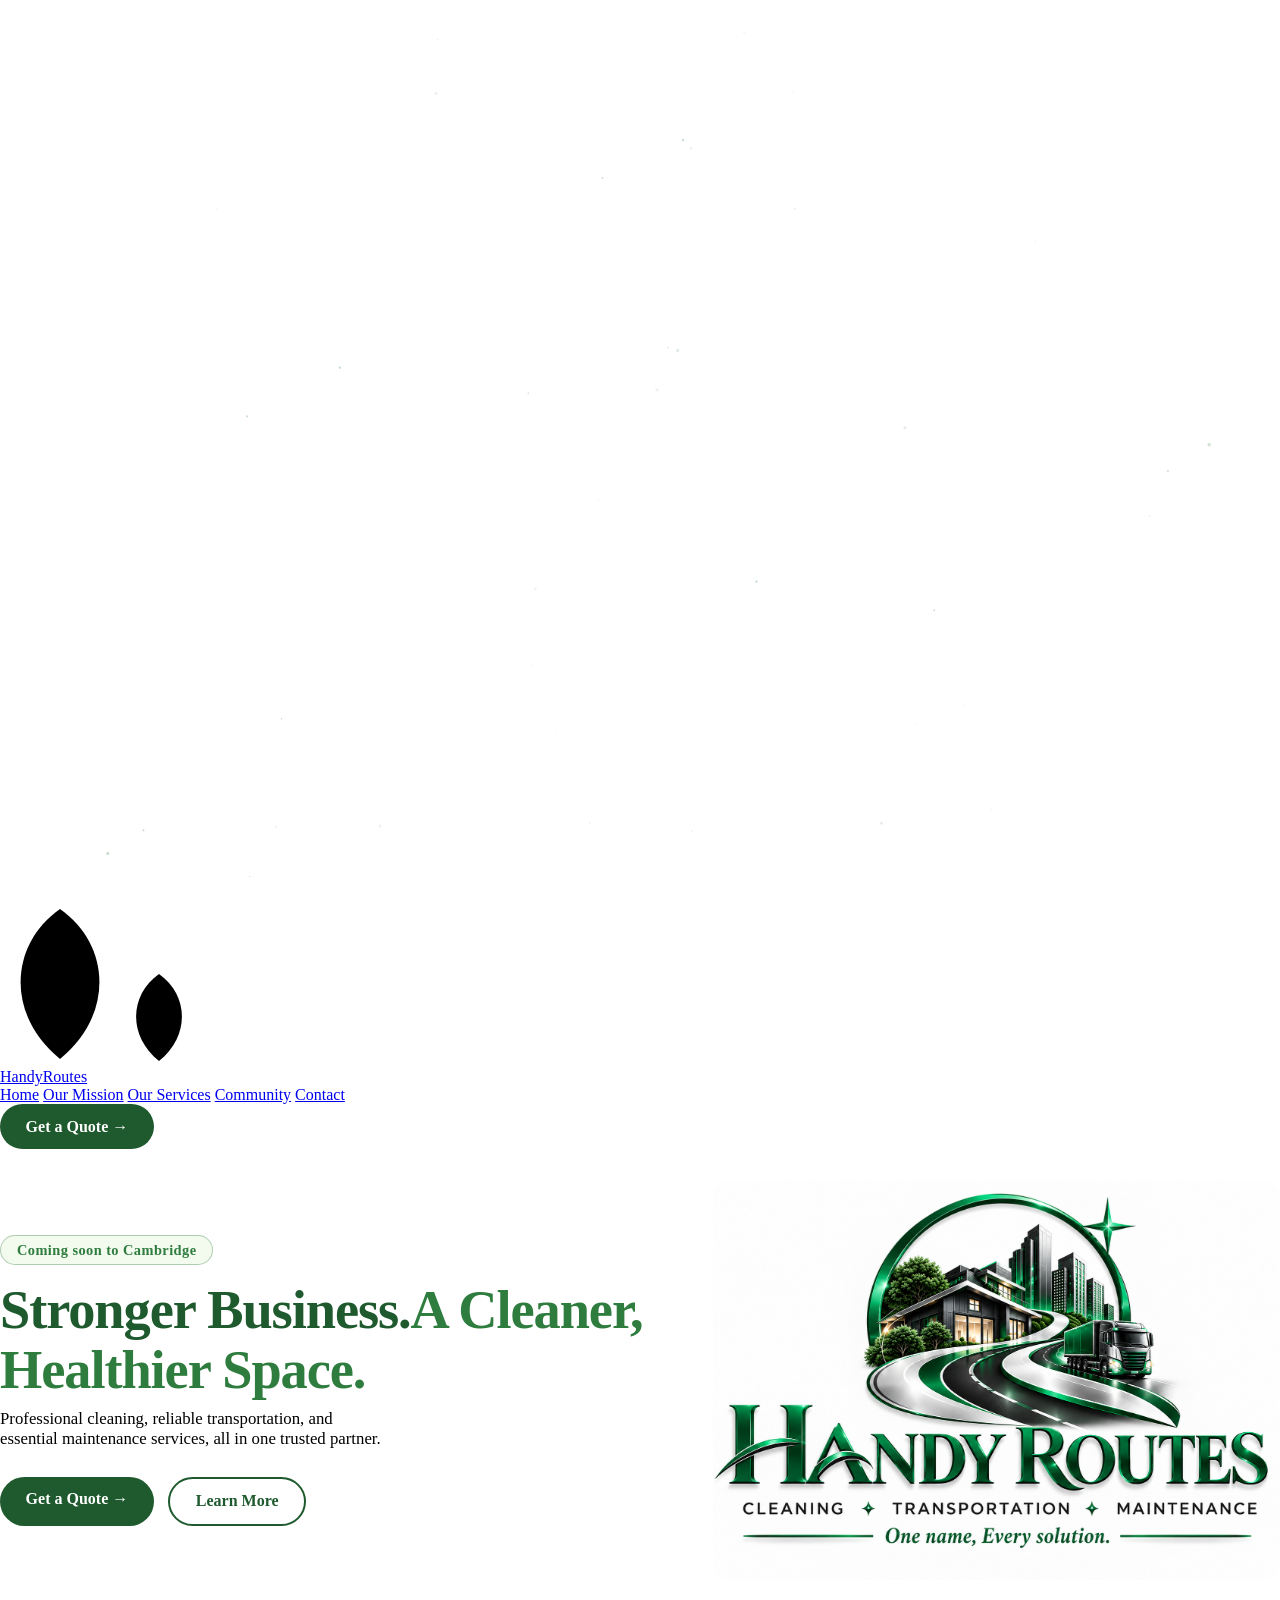
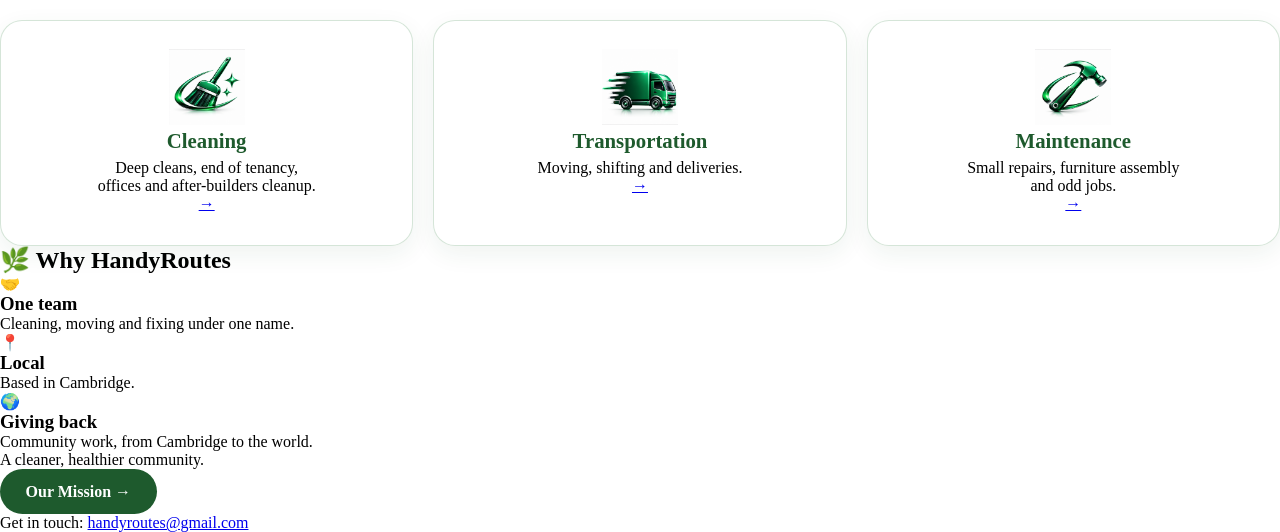
==== commit ac3d9455: "Update stylesheet and image attributes in index.html" ====
--- a/index.html
+++ b/index.html
@@ -6,17 +6,17 @@
   <title>HandyRoutes | Cleaning, Transportation and Maintenance in Cambridge</title>
   <meta name="description" content="HandyRoutes offers cleaning, transportation and maintenance in Cambridge. One name, every solution. Coming soon.">
   <meta name="theme-color" content="#2e7d3f">
-  <link rel="stylesheet" href="style.css">
+  <link rel="stylesheet" href="home.css">
 </head>
 <body>
   <canvas id="dust" aria-hidden="true"></canvas>
   <div class="glow" aria-hidden="true"></div>
 
   <!-- Decorative leaves -->
-  <svg class="leaf leaf-a" viewBox="0 0 120 160" aria-hidden="true">
+  <svg class="leaf leaf-a" width="120" height="160" viewBox="0 0 120 160" aria-hidden="true">
     <path d="M60 155 C5 110 10 40 60 5 C110 40 115 110 60 155Z" fill="currentColor"/>
   </svg>
-  <svg class="leaf leaf-b" viewBox="0 0 120 160" aria-hidden="true">
+  <svg class="leaf leaf-b" width="70" height="93" viewBox="0 0 120 160" aria-hidden="true">
     <path d="M60 155 C5 110 10 40 60 5 C110 40 115 110 60 155Z" fill="currentColor"/>
   </svg>
 
@@ -58,7 +58,7 @@
     <!-- Services -->
     <section class="services" id="services" aria-label="Our services">
       <div class="card">
-        <img src="images/icon-cleaning.jpg" alt="">
+        <img src="images/icon-cleaning.jpg" width="76" height="76" alt="">
         <div>
           <h2>Cleaning</h2>
           <p>Deep cleans, end of tenancy, offices and after-builders cleanup.</p>
@@ -66,7 +66,7 @@
         <a class="go" href="mailto:handyroutes@gmail.com?subject=Cleaning%20quote" aria-label="Get a cleaning quote">&rarr;</a>
       </div>
       <div class="card">
-        <img src="images/icon-transport.jpg" alt="">
+        <img src="images/icon-transport.jpg" width="76" height="76" alt="">
         <div>
           <h2>Transportation</h2>
           <p>Moving, shifting and deliveries.</p>
@@ -74,7 +74,7 @@
         <a class="go" href="mailto:handyroutes@gmail.com?subject=Transportation%20quote" aria-label="Get a transportation quote">&rarr;</a>
       </div>
       <div class="card">
-        <img src="images/icon-maintenance.jpg" alt="">
+        <img src="images/icon-maintenance.jpg" width="76" height="76" alt="">
         <div>
           <h2>Maintenance</h2>
           <p>Small repairs, furniture assembly and odd jobs.</p>
--- a/home.css
+++ b/home.css
@@ -0,0 +1,257 @@
+:root {
+  --forest: #1e5a2d;
+  --green: #2e7d3f;
+  --leaf: #6fbf5a;
+  --mist: #eef6e6;
+  --ink: #12311b;
+}
+
+* { box-sizing: border-box; margin: 0; padding: 0; }
+
+body.home {
+  font-family: system-ui, -apple-system, "Segoe UI", Roboto, Arial, sans-serif;
+  color: var(--ink);
+  line-height: 1.6;
+  min-height: 100vh;
+  background:
+    radial-gradient(circle at 90% 0%, rgba(111, 191, 90, 0.18), transparent 40%),
+    radial-gradient(circle at 0% 35%, rgba(46, 125, 63, 0.07), transparent 35%),
+    #ffffff;
+}
+
+.wrap {
+  max-width: 1100px;
+  margin: 0 auto;
+  padding: 1rem 1.5rem 3rem;
+}
+
+/* Hero */
+.hero {
+  display: grid;
+  grid-template-columns: 1.2fr 1fr;
+  align-items: center;
+  gap: 2rem;
+  padding: 2rem 0 2.5rem;
+}
+
+.status {
+  display: inline-block;
+  margin-bottom: 1rem;
+  padding: 0.35rem 1rem;
+  font-size: 0.9rem;
+  font-weight: 600;
+  letter-spacing: 0.03em;
+  color: var(--green);
+  background: #f3faee;
+  border: 1px solid rgba(46, 125, 63, 0.35);
+  border-radius: 999px;
+}
+
+.hero h1 {
+  font-size: clamp(2.1rem, 4.6vw, 3.4rem);
+  line-height: 1.1;
+  color: var(--forest);
+  letter-spacing: -0.02em;
+}
+
+.hero h1 span { color: var(--green); }
+
+.tagline {
+  margin-top: 1rem;
+  font-size: 1.4rem;
+  font-weight: 700;
+}
+
+.lead {
+  margin-top: 0.5rem;
+  max-width: 46ch;
+  font-size: 1.05rem;
+}
+
+.btn-row {
+  display: flex;
+  flex-wrap: wrap;
+  gap: 0.9rem;
+  margin-top: 1.75rem;
+}
+
+.btn {
+  display: inline-block;
+  padding: 0.85rem 1.6rem;
+  border-radius: 999px;
+  font-weight: 600;
+  text-decoration: none;
+  transition: transform 0.2s ease, box-shadow 0.2s ease, background 0.2s ease;
+}
+
+.btn:hover { transform: translateY(-2px); }
+
+.btn-solid { background: var(--forest); color: #fff; }
+.btn-solid:hover { box-shadow: 0 8px 20px rgba(30, 90, 45, 0.3); }
+
+.btn-outline { border: 2px solid var(--forest); color: var(--forest); }
+.btn-outline:hover { background: rgba(30, 90, 45, 0.08); }
+
+.btn:focus-visible,
+.pill:focus-visible {
+  outline: 3px solid var(--leaf);
+  outline-offset: 3px;
+}
+
+/* Logo card */
+.logo-card {
+  justify-self: center;
+  width: min(420px, 100%);
+  padding: 1rem;
+  background: #fff;
+  border: 1px solid rgba(46, 125, 63, 0.18);
+  border-radius: 28px;
+  box-shadow: 0 20px 45px rgba(30, 90, 45, 0.15);
+  overflow: hidden;
+}
+
+.logo {
+  display: block;
+  width: 100%;
+  height: auto;
+  border-radius: 18px;
+}
+
+/* Services */
+.services {
+  display: grid;
+  grid-template-columns: repeat(auto-fit, minmax(240px, 1fr));
+  gap: 1.25rem;
+  scroll-margin-top: 1rem;
+}
+
+.card {
+  padding: 1.75rem 1.5rem 2rem;
+  text-align: center;
+  background: #fff;
+  border: 1px solid rgba(46, 125, 63, 0.2);
+  border-radius: 22px;
+  box-shadow: 0 8px 24px rgba(30, 90, 45, 0.07);
+  transition: transform 0.3s ease, border-color 0.3s ease, box-shadow 0.3s ease;
+  animation: rise 0.8s cubic-bezier(0.2, 0.7, 0.2, 1) both;
+  animation-delay: calc(var(--i, 0) * 120ms);
+}
+
+.card:hover {
+  transform: translateY(-6px);
+  border-color: rgba(46, 125, 63, 0.55);
+  box-shadow: 0 18px 36px rgba(30, 90, 45, 0.16);
+}
+
+.icon {
+  display: block;
+  width: 72px;
+  height: 72px;
+  margin: 0 auto 0.9rem;
+  object-fit: cover;
+  background: #e2f1d8;
+  border-radius: 50%;
+}
+
+.card h2 {
+  margin-bottom: 0.4rem;
+  font-size: 1.3rem;
+  color: var(--forest);
+}
+
+.card p {
+  max-width: 28ch;
+  margin: 0 auto;
+}
+
+@keyframes rise {
+  from { opacity: 0; transform: translateY(30px); }
+  to   { opacity: 1; transform: translateY(0); }
+}
+
+/* Bottom row */
+.bottom {
+  display: grid;
+  grid-template-columns: 1fr 1.2fr 1fr;
+  gap: 1.25rem;
+  margin-top: 1.5rem;
+}
+
+.panel {
+  padding: 1.75rem;
+  border-radius: 22px;
+}
+
+.panel h2 {
+  font-size: 1.6rem;
+  color: var(--forest);
+}
+
+.panel-quote {
+  display: flex;
+  align-items: center;
+  min-height: 220px;
+  color: #fff;
+  font-size: 1.7rem;
+  font-weight: 700;
+  line-height: 1.25;
+  background: linear-gradient(140deg, #4a9e4f, #1e5a2d);
+}
+
+.panel-quoteform,
+.panel-contact {
+  background: #fff;
+  border: 1px solid rgba(46, 125, 63, 0.2);
+  box-shadow: 0 8px 24px rgba(30, 90, 45, 0.07);
+}
+
+.panel-contact p { margin: 0.5rem 0 1.2rem; }
+
+.pill-row {
+  display: flex;
+  flex-wrap: wrap;
+  gap: 0.6rem;
+  margin-top: 1rem;
+}
+
+.pill {
+  padding: 0.6rem 1.1rem;
+  background: #f3faee;
+  color: var(--ink);
+  text-decoration: none;
+  font-weight: 600;
+  font-size: 0.95rem;
+  border: 1px solid rgba(46, 125, 63, 0.35);
+  border-radius: 999px;
+  transition: background 0.2s ease, transform 0.2s ease;
+}
+
+.pill:hover { background: #e2f1d8; transform: translateY(-2px); }
+
+/* Footer */
+.footer {
+  display: flex;
+  flex-wrap: wrap;
+  justify-content: space-between;
+  gap: 0.5rem 1.5rem;
+  padding: 1.5rem 2rem;
+  color: #fff;
+  background: var(--forest);
+  border-radius: 40px 40px 0 0;
+}
+
+.footer a { color: #cfeeba; }
+
+/* Mobile */
+@media (max-width: 820px) {
+  .hero { grid-template-columns: 1fr; text-align: center; }
+  .lead { margin-left: auto; margin-right: auto; }
+  .btn-row { justify-content: center; }
+  .bottom { grid-template-columns: 1fr; }
+  .panel-quote { min-height: 160px; }
+}
+
+@media (prefers-reduced-motion: reduce) {
+  .card { animation: none; transition: none; }
+  .btn, .pill { transition: none; }
+}
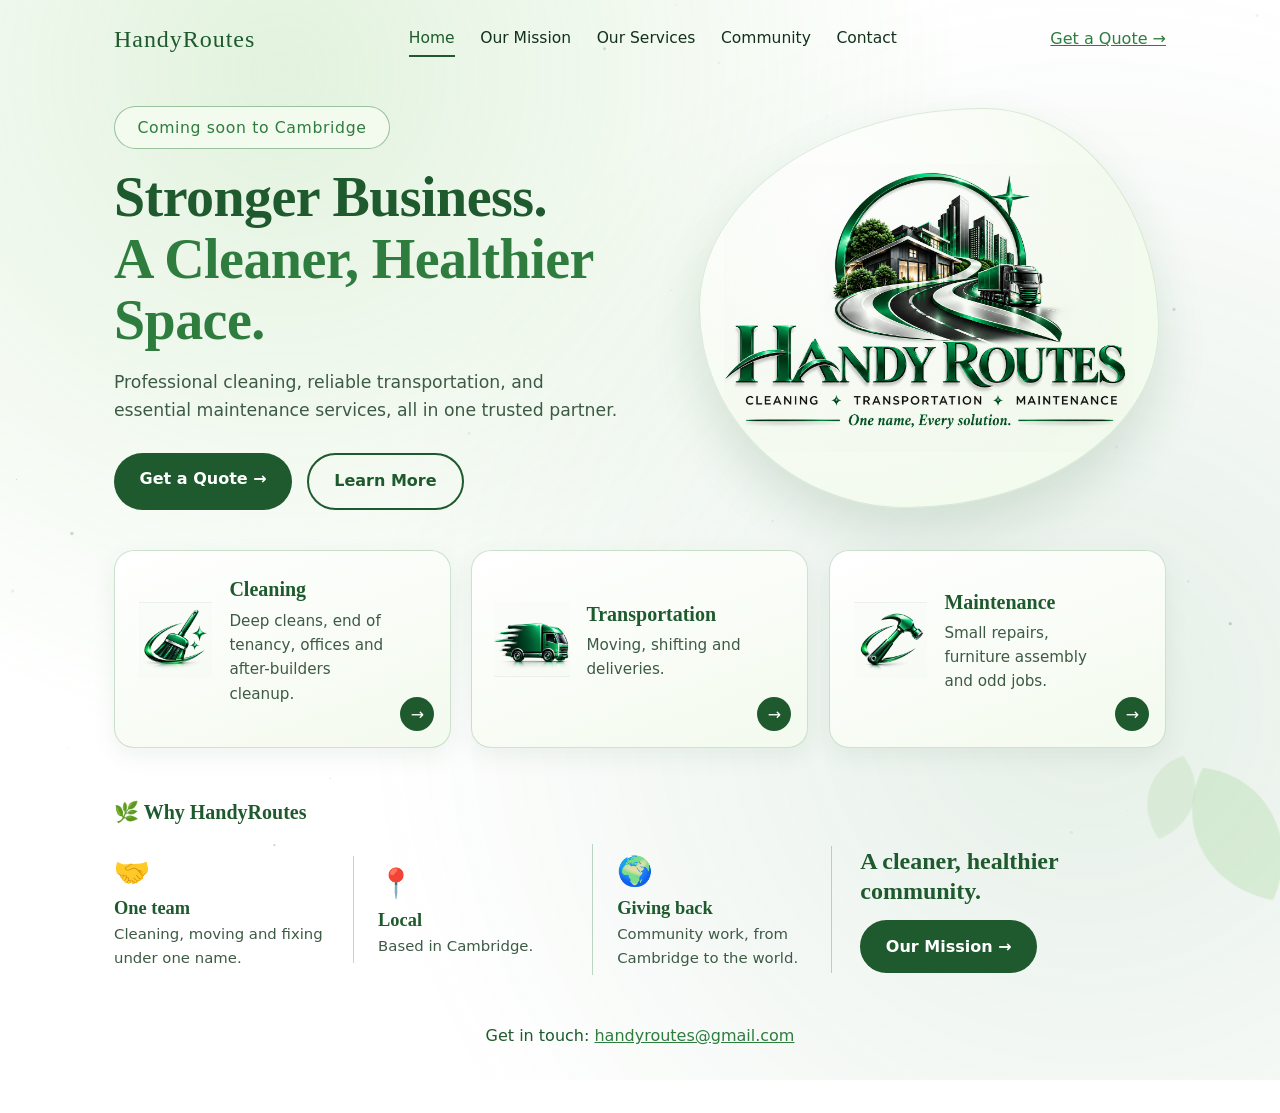
==== commit afdfb5e1: "Update header links to use absolute paths" ====
--- a/index.html
+++ b/index.html
@@ -20,16 +20,16 @@
     <path d="M60 155 C5 110 10 40 60 5 C110 40 115 110 60 155Z" fill="currentColor"/>
   </svg>
 
-  <header class="topbar">
+   <header class="topbar">
     <a class="brand" href="index.html">HandyRoutes</a>
     <nav class="links" aria-label="Main">
       <a href="index.html" aria-current="page">Home</a>
-      <a href="#mission">Our Mission</a>
-      <a href="#services">Our Services</a>
+      <a href="index.html#mission">Our Mission</a>
+      <a href="index.html#services">Our Services</a>
       <a href="community.html">Community</a>
-      <a href="#contact">Contact</a>
+      <a href="index.html#contact">Contact</a>
     </nav>
-    <a class="btn btn-solid btn-small" href="mailto:handyroutes@gmail.com?subject=Quote%20request">Get a Quote &rarr;</a>
+    <a class="nav-cta" href="mailto:handyroutes@gmail.com?subject=Quote%20request">Get a Quote &rarr;</a>
   </header>
 
   <main class="page">
--- a/home.css
+++ b/home.css
@@ -1,80 +1,124 @@
 :root {
+  --white: #FFFFFF;
   --forest: #1e5a2d;
   --green: #2e7d3f;
   --leaf: #6fbf5a;
-  --mist: #eef6e6;
+  --mist: #f3faee;
   --ink: #12311b;
-}
-
-* { box-sizing: border-box; margin: 0; padding: 0; }
-
-body.home {
+  --soft: #3d5a45;
+}
+
+* {
+  box-sizing: border-box;
+  margin: 0;
+  padding: 0;
+}
+
+html {
+  background: var(--white);
+  scroll-behavior: smooth;
+}
+
+body {
   font-family: system-ui, -apple-system, "Segoe UI", Roboto, Arial, sans-serif;
+  background: var(--white);
   color: var(--ink);
   line-height: 1.6;
-  min-height: 100vh;
+  overflow-x: hidden;
+}
+
+h1, h2, h3, .brand {
+  font-family: Georgia, "Times New Roman", serif;
+}
+
+/* Background layers */
+#dust {
+  position: fixed;
+  inset: 0;
+  width: 100%;
+  height: 100%;
+  z-index: 0;
+  pointer-events: none;
+}
+
+.glow {
+  position: fixed;
+  inset: -20%;
+  z-index: 0;
+  pointer-events: none;
   background:
-    radial-gradient(circle at 90% 0%, rgba(111, 191, 90, 0.18), transparent 40%),
-    radial-gradient(circle at 0% 35%, rgba(46, 125, 63, 0.07), transparent 35%),
-    #ffffff;
-}
-
-.wrap {
+    radial-gradient(circle at 30% 20%, rgba(111, 191, 90, 0.20), transparent 42%),
+    radial-gradient(circle at 75% 70%, rgba(46, 125, 63, 0.12), transparent 45%);
+  animation: drift 24s ease-in-out infinite alternate;
+}
+
+@keyframes drift {
+  to { transform: translate3d(4%, 3%, 0) scale(1.08); }
+}
+
+/* Decorative leaves */
+.leaf {
+  position: fixed;
+  z-index: 0;
+  height: auto;
+  color: var(--leaf);
+  opacity: 0.22;
+  pointer-events: none;
+}
+
+.leaf-a { right: -18px; bottom: -14px; width: 120px; transform: rotate(-28deg); opacity: 0.18; }
+.leaf-b { right: 74px; bottom: 56px; width: 70px; transform: rotate(16deg); opacity: 0.13; }
+
+/* Top bar */
+.topbar {
+  position: relative;
+  z-index: 3;
+  display: flex;
+  align-items: center;
+  justify-content: space-between;
+  gap: 1rem 1.5rem;
   max-width: 1100px;
   margin: 0 auto;
-  padding: 1rem 1.5rem 3rem;
-}
-
-/* Hero */
-.hero {
-  display: grid;
-  grid-template-columns: 1.2fr 1fr;
-  align-items: center;
-  gap: 2rem;
-  padding: 2rem 0 2.5rem;
-}
-
-.status {
-  display: inline-block;
-  margin-bottom: 1rem;
-  padding: 0.35rem 1rem;
-  font-size: 0.9rem;
-  font-weight: 600;
-  letter-spacing: 0.03em;
-  color: var(--green);
-  background: #f3faee;
-  border: 1px solid rgba(46, 125, 63, 0.35);
-  border-radius: 999px;
-}
-
-.hero h1 {
-  font-size: clamp(2.1rem, 4.6vw, 3.4rem);
-  line-height: 1.1;
-  color: var(--forest);
-  letter-spacing: -0.02em;
-}
-
-.hero h1 span { color: var(--green); }
-
-.tagline {
-  margin-top: 1rem;
-  font-size: 1.4rem;
-  font-weight: 700;
-}
-
-.lead {
-  margin-top: 0.5rem;
-  max-width: 46ch;
-  font-size: 1.05rem;
-}
-
-.btn-row {
+  padding: 1.25rem 1.5rem 0;
+}
+
+.brand {
+  font-size: 1.5rem;
+  letter-spacing: 0.04em;
+  color: var(--forest);
+  text-decoration: none;
+}
+
+.links {
   display: flex;
   flex-wrap: wrap;
-  gap: 0.9rem;
-  margin-top: 1.75rem;
-}
-
+  gap: 0.4rem 1.6rem;
+}
+
+.links a {
+  color: var(--ink);
+  text-decoration: none;
+  font-size: 0.97rem;
+  padding: 0.3rem 0;
+  border-bottom: 2px solid transparent;
+  transition: color 0.25s ease, border-color 0.25s ease;
+}
+
+.links a:hover,
+.links a[aria-current="page"] {
+  color: var(--forest);
+  border-bottom-color: var(--forest);
+}
+
+.page {
+  position: relative;
+  z-index: 1;
+  max-width: 1100px;
+  margin: 0 auto;
+  padding: 1rem 1.5rem 4rem;
+}
+
+/* Buttons */
 .btn {
   display: inline-block;
   padding: 0.85rem 1.6rem;
@@ -85,173 +129,277 @@
 }
 
 .btn:hover { transform: translateY(-2px); }
-
 .btn-solid { background: var(--forest); color: #fff; }
 .btn-solid:hover { box-shadow: 0 8px 20px rgba(30, 90, 45, 0.3); }
-
 .btn-outline { border: 2px solid var(--forest); color: var(--forest); }
 .btn-outline:hover { background: rgba(30, 90, 45, 0.08); }
-
-.btn:focus-visible,
-.pill:focus-visible {
-  outline: 3px solid var(--leaf);
-  outline-offset: 3px;
-}
-
-/* Logo card */
-.logo-card {
+.btn-small { padding: 0.6rem 1.2rem; font-size: 0.95rem; }
+
+.btn-row {
+  display: flex;
+  flex-wrap: wrap;
+  gap: 0.9rem;
+  margin-top: 1.75rem;
+}
+
+/* Hero */
+.hero {
+  display: grid;
+  grid-template-columns: 1.15fr 1fr;
+  align-items: center;
+  gap: 2rem;
+  padding: 2rem 0 2.5rem;
+}
+
+.status {
+  display: inline-block;
+  margin-bottom: 1.1rem;
+  padding: 0.5rem 1.4rem;
+  border: 1px solid rgba(46, 125, 63, 0.45);
+  border-radius: 999px;
+  background: var(--mist);
+  color: var(--green);
+  font-size: 0.98rem;
+  letter-spacing: 0.04em;
+  animation: pulse 3.5s ease-in-out infinite;
+}
+
+@keyframes pulse {
+  0%, 100% { box-shadow: 0 0 0 rgba(46, 125, 63, 0); }
+  50% { box-shadow: 0 0 22px rgba(111, 191, 90, 0.45); }
+}
+
+.hero h1 {
+  font-size: clamp(2.2rem, 4.8vw, 3.5rem);
+  line-height: 1.1;
+  font-weight: 700;
+  color: var(--forest);
+  letter-spacing: -0.01em;
+}
+
+.hero h1 span {
+  display: block;
+  color: var(--green);
+  font-weight: 600;
+}
+
+.lead {
+  margin-top: 1.1rem;
+  max-width: 46ch;
+  font-size: 1.08rem;
+  color: var(--soft);
+}
+
+/* Hero visual: soft blob that holds the logo (or a photo) */
+.hero-visual {
   justify-self: center;
-  width: min(420px, 100%);
-  padding: 1rem;
-  background: #fff;
-  border: 1px solid rgba(46, 125, 63, 0.18);
-  border-radius: 28px;
-  box-shadow: 0 20px 45px rgba(30, 90, 45, 0.15);
+  width: min(460px, 100%);
+  aspect-ratio: 1.15;
+  display: grid;
+  place-items: center;
+  padding: 1.5rem;
   overflow: hidden;
+  background: radial-gradient(circle at 30% 25%, #ffffff, var(--mist) 70%);
+  border: 1px solid rgba(46, 125, 63, 0.15);
+  border-radius: 62% 38% 55% 45% / 50% 55% 45% 50%;
+  box-shadow: 0 24px 50px rgba(30, 90, 45, 0.14);
 }
 
 .logo {
   display: block;
   width: 100%;
   height: auto;
-  border-radius: 18px;
-}
-
-/* Services */
+  mix-blend-mode: multiply;
+}
+
+.hero-visual .photo {
+  width: 100%;
+  height: 100%;
+  object-fit: cover;
+}
+
+/* Service tiles */
 .services {
   display: grid;
-  grid-template-columns: repeat(auto-fit, minmax(240px, 1fr));
+  grid-template-columns: repeat(auto-fit, minmax(280px, 1fr));
   gap: 1.25rem;
   scroll-margin-top: 1rem;
 }
 
 .card {
-  padding: 1.75rem 1.5rem 2rem;
+  position: relative;
+  display: grid;
+  grid-template-columns: 76px 1fr;
+  align-items: center;
+  gap: 1rem;
+  padding: 1.4rem 4rem 2.6rem 1.4rem;
+  text-align: left;
+  border: 1px solid rgba(46, 125, 63, 0.22);
+  border-radius: 20px;
+  background: linear-gradient(160deg, #ffffff, var(--mist));
+  box-shadow: 0 8px 24px rgba(30, 90, 45, 0.07);
+  overflow: hidden;
+  will-change: transform;
+  transition: transform 0.35s ease, border-color 0.35s ease, box-shadow 0.35s ease;
+}
+
+/* Soft spotlight that follows the cursor */
+.card::before {
+  content: "";
+  position: absolute;
+  inset: 0;
+  background: radial-gradient(260px circle at var(--mx, 50%) var(--my, 0%), rgba(111, 191, 90, 0.22), transparent 70%);
+  opacity: 0;
+  transition: opacity 0.35s ease;
+  pointer-events: none;
+}
+
+.card:hover {
+  border-color: rgba(46, 125, 63, 0.6);
+  box-shadow: 0 18px 40px rgba(30, 90, 45, 0.18), 0 0 28px rgba(111, 191, 90, 0.2);
+}
+
+.card:hover::before { opacity: 1; }
+
+.card img {
+  display: block;
+  width: 76px;
+  height: 76px;
+  object-fit: contain;
+  mix-blend-mode: multiply;
+  transition: transform 0.4s ease;
+}
+
+.card:hover img { transform: translateY(-3px) scale(1.08); }
+
+.card h2 {
+  position: relative;
+  color: var(--forest);
+  font-size: 1.25rem;
+  font-weight: 700;
+  margin-bottom: 0.2rem;
+}
+
+.card p {
+  position: relative;
+  color: var(--soft);
+  font-size: 0.95rem;
+}
+
+.go {
+  position: absolute;
+  right: 1rem;
+  bottom: 1rem;
+  display: grid;
+  place-items: center;
+  width: 34px;
+  height: 34px;
+  border-radius: 50%;
+  background: var(--forest);
+  color: #fff;
+  text-decoration: none;
+  transition: transform 0.2s ease;
+}
+
+.go:hover { transform: translateX(3px); }
+
+/* Entrance: tiles rise one after another (only when JavaScript is running) */
+.js .card:not(.in) { opacity: 0; }
+
+.card.in {
+  animation: rise 0.9s cubic-bezier(0.2, 0.7, 0.2, 1) both;
+  animation-delay: calc(var(--i, 0) * 160ms);
+}
+
+@keyframes rise {
+  from { opacity: 0; translate: 0 36px; }
+  to { opacity: 1; translate: 0 0; }
+}
+
+/* Mission strip */
+.why {
+  margin-top: 3rem;
+  scroll-margin-top: 1rem;
+}
+
+.why-title {
+  font-size: 1.25rem;
+  color: var(--forest);
+  margin-bottom: 1rem;
+}
+
+.why-grid {
+  display: grid;
+  grid-template-columns: repeat(3, 1fr) 1.4fr;
+  align-items: center;
+}
+
+.why-item {
+  padding: 0.25rem 1.5rem;
+  border-left: 1px solid rgba(46, 125, 63, 0.3);
+}
+
+.why-item:first-child {
+  padding-left: 0;
+  border-left: 0;
+}
+
+.why-icon { font-size: 1.8rem; }
+
+.why-item h3 {
+  font-size: 1.15rem;
+  color: var(--forest);
+}
+
+.why-item p {
+  font-size: 0.93rem;
+  color: var(--soft);
+}
+
+.why-cta {
+  padding-left: 1.75rem;
+  border-left: 1px solid rgba(46, 125, 63, 0.3);
+}
+
+.why-line {
+  margin-bottom: 0.9rem;
+  font-family: Georgia, "Times New Roman", serif;
+  font-size: 1.5rem;
+  line-height: 1.25;
+  font-weight: 700;
+  color: var(--forest);
+}
+
+.contact {
+  margin-top: 3rem;
   text-align: center;
-  background: #fff;
-  border: 1px solid rgba(46, 125, 63, 0.2);
-  border-radius: 22px;
-  box-shadow: 0 8px 24px rgba(30, 90, 45, 0.07);
-  transition: transform 0.3s ease, border-color 0.3s ease, box-shadow 0.3s ease;
-  animation: rise 0.8s cubic-bezier(0.2, 0.7, 0.2, 1) both;
-  animation-delay: calc(var(--i, 0) * 120ms);
-}
-
-.card:hover {
-  transform: translateY(-6px);
-  border-color: rgba(46, 125, 63, 0.55);
-  box-shadow: 0 18px 36px rgba(30, 90, 45, 0.16);
-}
-
-.icon {
-  display: block;
-  width: 72px;
-  height: 72px;
-  margin: 0 auto 0.9rem;
-  object-fit: cover;
-  background: #e2f1d8;
-  border-radius: 50%;
-}
-
-.card h2 {
-  margin-bottom: 0.4rem;
-  font-size: 1.3rem;
-  color: var(--forest);
-}
-
-.card p {
-  max-width: 28ch;
-  margin: 0 auto;
-}
-
-@keyframes rise {
-  from { opacity: 0; transform: translateY(30px); }
-  to   { opacity: 1; transform: translateY(0); }
-}
-
-/* Bottom row */
-.bottom {
-  display: grid;
-  grid-template-columns: 1fr 1.2fr 1fr;
-  gap: 1.25rem;
-  margin-top: 1.5rem;
-}
-
-.panel {
-  padding: 1.75rem;
-  border-radius: 22px;
-}
-
-.panel h2 {
-  font-size: 1.6rem;
-  color: var(--forest);
-}
-
-.panel-quote {
-  display: flex;
-  align-items: center;
-  min-height: 220px;
-  color: #fff;
-  font-size: 1.7rem;
-  font-weight: 700;
-  line-height: 1.25;
-  background: linear-gradient(140deg, #4a9e4f, #1e5a2d);
-}
-
-.panel-quoteform,
-.panel-contact {
-  background: #fff;
-  border: 1px solid rgba(46, 125, 63, 0.2);
-  box-shadow: 0 8px 24px rgba(30, 90, 45, 0.07);
-}
-
-.panel-contact p { margin: 0.5rem 0 1.2rem; }
-
-.pill-row {
-  display: flex;
-  flex-wrap: wrap;
-  gap: 0.6rem;
-  margin-top: 1rem;
-}
-
-.pill {
-  padding: 0.6rem 1.1rem;
-  background: #f3faee;
-  color: var(--ink);
-  text-decoration: none;
-  font-weight: 600;
-  font-size: 0.95rem;
-  border: 1px solid rgba(46, 125, 63, 0.35);
-  border-radius: 999px;
-  transition: background 0.2s ease, transform 0.2s ease;
-}
-
-.pill:hover { background: #e2f1d8; transform: translateY(-2px); }
-
-/* Footer */
-.footer {
-  display: flex;
-  flex-wrap: wrap;
-  justify-content: space-between;
-  gap: 0.5rem 1.5rem;
-  padding: 1.5rem 2rem;
-  color: #fff;
-  background: var(--forest);
-  border-radius: 40px 40px 0 0;
-}
-
-.footer a { color: #cfeeba; }
+  color: var(--forest);
+}
+
+a { color: var(--green); }
+
+a:focus-visible,
+.btn:focus-visible,
+.go:focus-visible {
+  outline: 2px solid var(--leaf);
+  outline-offset: 3px;
+}
 
 /* Mobile */
 @media (max-width: 820px) {
+  .topbar { flex-wrap: wrap; justify-content: space-between; }
+  .links { order: 3; width: 100%; justify-content: center; }
   .hero { grid-template-columns: 1fr; text-align: center; }
   .lead { margin-left: auto; margin-right: auto; }
   .btn-row { justify-content: center; }
-  .bottom { grid-template-columns: 1fr; }
-  .panel-quote { min-height: 160px; }
+  .why-grid { grid-template-columns: 1fr; gap: 1rem; text-align: center; }
+  .why-item, .why-item:first-child, .why-cta { padding: 0; border-left: 0; }
 }
 
 @media (prefers-reduced-motion: reduce) {
-  .card { animation: none; transition: none; }
-  .btn, .pill { transition: none; }
-}
+  .glow,
+  .status { animation: none; }
+  .js .card:not(.in) { opacity: 1; }
+  .card.in { animation: none; }
+  html { scroll-behavior: auto; }
+}
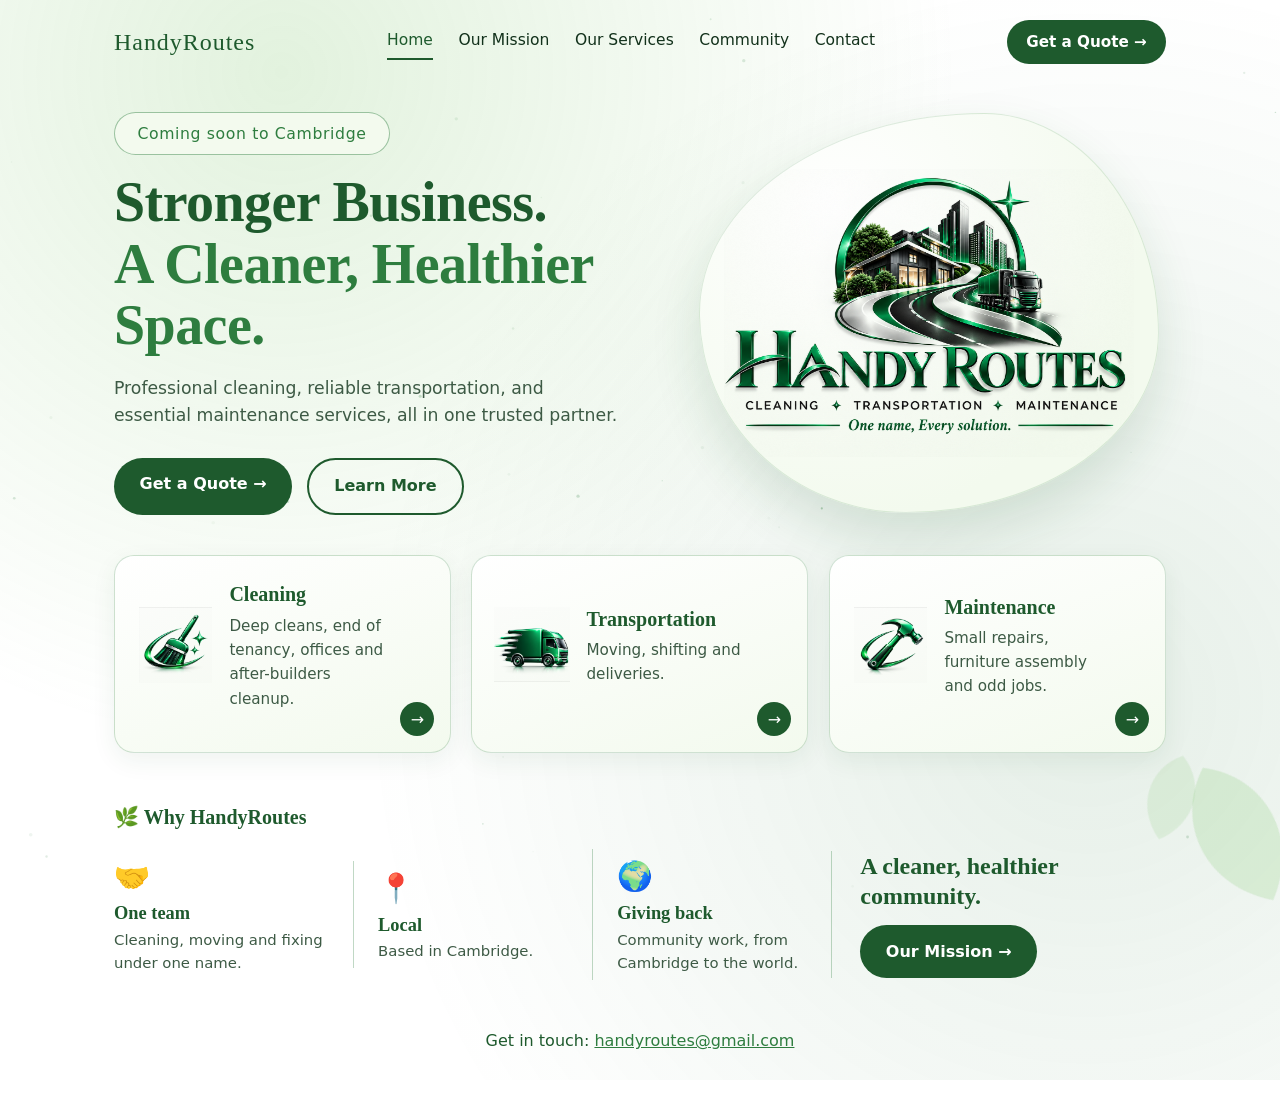
==== commit d5020716: "Fix duplicate stylesheet link in index.html" ====
--- a/index.html
+++ b/index.html
@@ -7,6 +7,8 @@
   <meta name="description" content="HandyRoutes offers cleaning, transportation and maintenance in Cambridge. One name, every solution. Coming soon.">
   <meta name="theme-color" content="#2e7d3f">
   <link rel="stylesheet" href="home.css">
+    <link rel="stylesheet" href="home.css">
+  <link rel="stylesheet" href="topbar.css">
 </head>
 <body>
   <canvas id="dust" aria-hidden="true"></canvas>
--- a/topbar.css
+++ b/topbar.css
@@ -0,0 +1,83 @@
+/* Shared top bar + page transition. Load this on every page. */
+@view-transition { navigation: auto; }
+
+.topbar,
+.topbar * { box-sizing: border-box; }
+
+.topbar {
+  position: relative;
+  z-index: 3;
+  display: flex;
+  flex-wrap: wrap;
+  align-items: center;
+  justify-content: space-between;
+  gap: 1rem 1.5rem;
+  max-width: 1100px;
+  margin: 0 auto;
+  padding: 1.25rem 1.5rem 0;
+  view-transition-name: topbar; /* keeps the bar steady while the page fades */
+}
+
+.topbar .brand {
+  font-family: Georgia, "Times New Roman", serif;
+  font-size: 1.5rem;
+  letter-spacing: 0.04em;
+  color: #1e5a2d;
+  text-decoration: none;
+}
+
+.topbar .links {
+  display: flex;
+  flex-wrap: wrap;
+  gap: 0.4rem 1.6rem;
+}
+
+.topbar .links a {
+  padding: 0.3rem 0;
+  font-size: 0.97rem;
+  color: #12311b;
+  text-decoration: none;
+  border-bottom: 2px solid transparent;
+  transition: color 0.25s ease, border-color 0.25s ease;
+}
+
+.topbar .links a:hover,
+.topbar .links a[aria-current="page"] {
+  color: #1e5a2d;
+  border-bottom-color: #1e5a2d;
+}
+
+.topbar .nav-cta {
+  padding: 0.6rem 1.2rem;
+  font-size: 0.95rem;
+  font-weight: 600;
+  color: #fff;
+  background: #1e5a2d;
+  border-radius: 999px;
+  text-decoration: none;
+  transition: transform 0.2s ease, box-shadow 0.2s ease;
+}
+
+.topbar .nav-cta:hover {
+  transform: translateY(-2px);
+  box-shadow: 0 8px 20px rgba(30, 90, 45, 0.3);
+}
+
+.topbar a:focus-visible {
+  outline: 2px solid #6fbf5a;
+  outline-offset: 3px;
+}
+
+@media (max-width: 820px) {
+  .topbar .links { order: 3; width: 100%; justify-content: center; }
+}
+
+/* Page fade */
+::view-transition-old(root),
+::view-transition-new(root) { animation-duration: 0.35s; }
+
+@media (prefers-reduced-motion: reduce) {
+  ::view-transition-group(*),
+  ::view-transition-old(*),
+  ::view-transition-new(*) { animation: none !important; }
+}
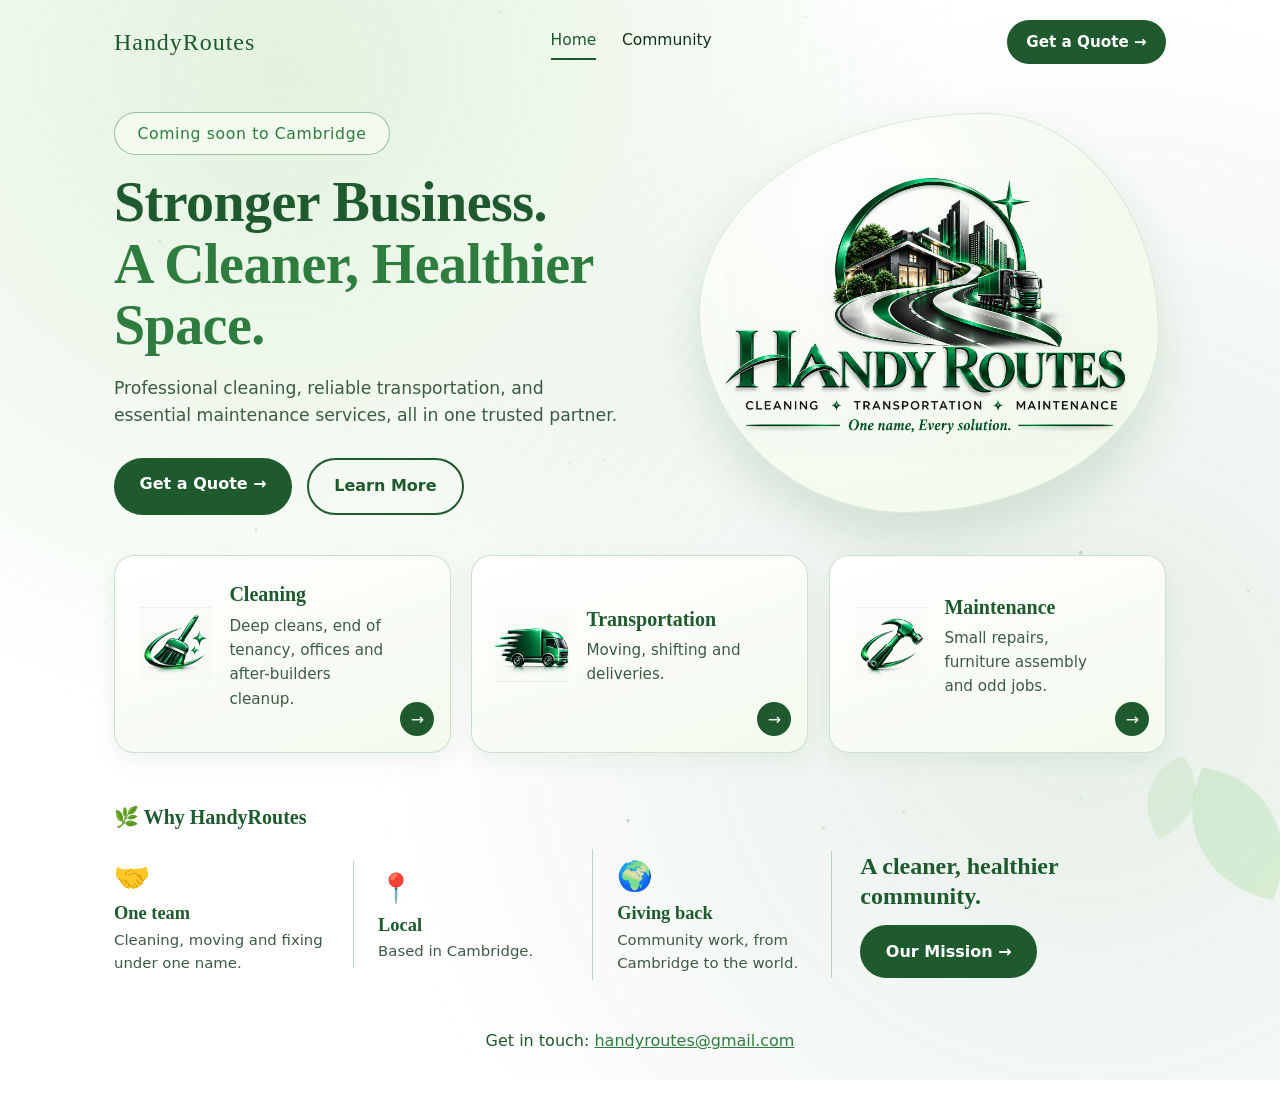
==== commit 460b72c4: "Update navigation links in index.html Removed links to 'Our Mission', 'Our Services', and 'Contact' " ====
--- a/index.html
+++ b/index.html
@@ -26,10 +26,7 @@
     <a class="brand" href="index.html">HandyRoutes</a>
     <nav class="links" aria-label="Main">
       <a href="index.html" aria-current="page">Home</a>
-      <a href="index.html#mission">Our Mission</a>
-      <a href="index.html#services">Our Services</a>
       <a href="community.html">Community</a>
-      <a href="index.html#contact">Contact</a>
     </nav>
     <a class="nav-cta" href="mailto:handyroutes@gmail.com?subject=Quote%20request">Get a Quote &rarr;</a>
   </header>
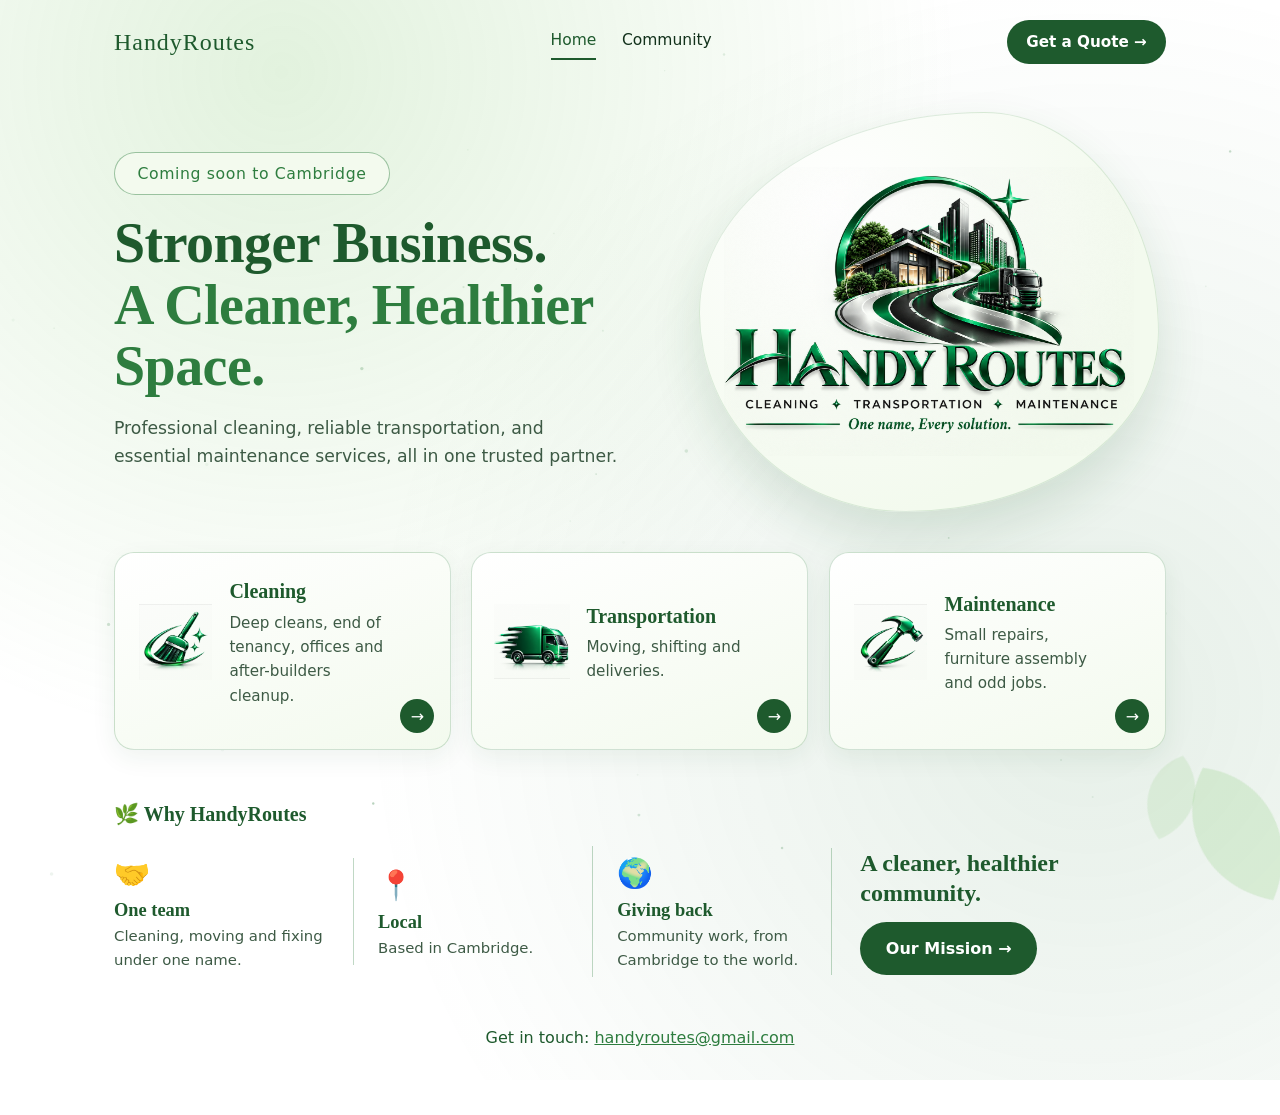
==== commit 1475b14a: "Remove button row from index.html Removed the button row for quote and services links." ====
--- a/index.html
+++ b/index.html
@@ -41,10 +41,7 @@
         <p class="lead">
           Professional cleaning, reliable transportation, and essential maintenance services, all in one trusted partner.
         </p>
-        <div class="btn-row">
-          <a class="btn btn-solid" href="mailto:handyroutes@gmail.com?subject=Quote%20request">Get a Quote &rarr;</a>
-          <a class="btn btn-outline" href="#services">Learn More</a>
-        </div>
+    
       </div>
 
       <!-- To use a photo instead of the logo, replace the <img> below with:
